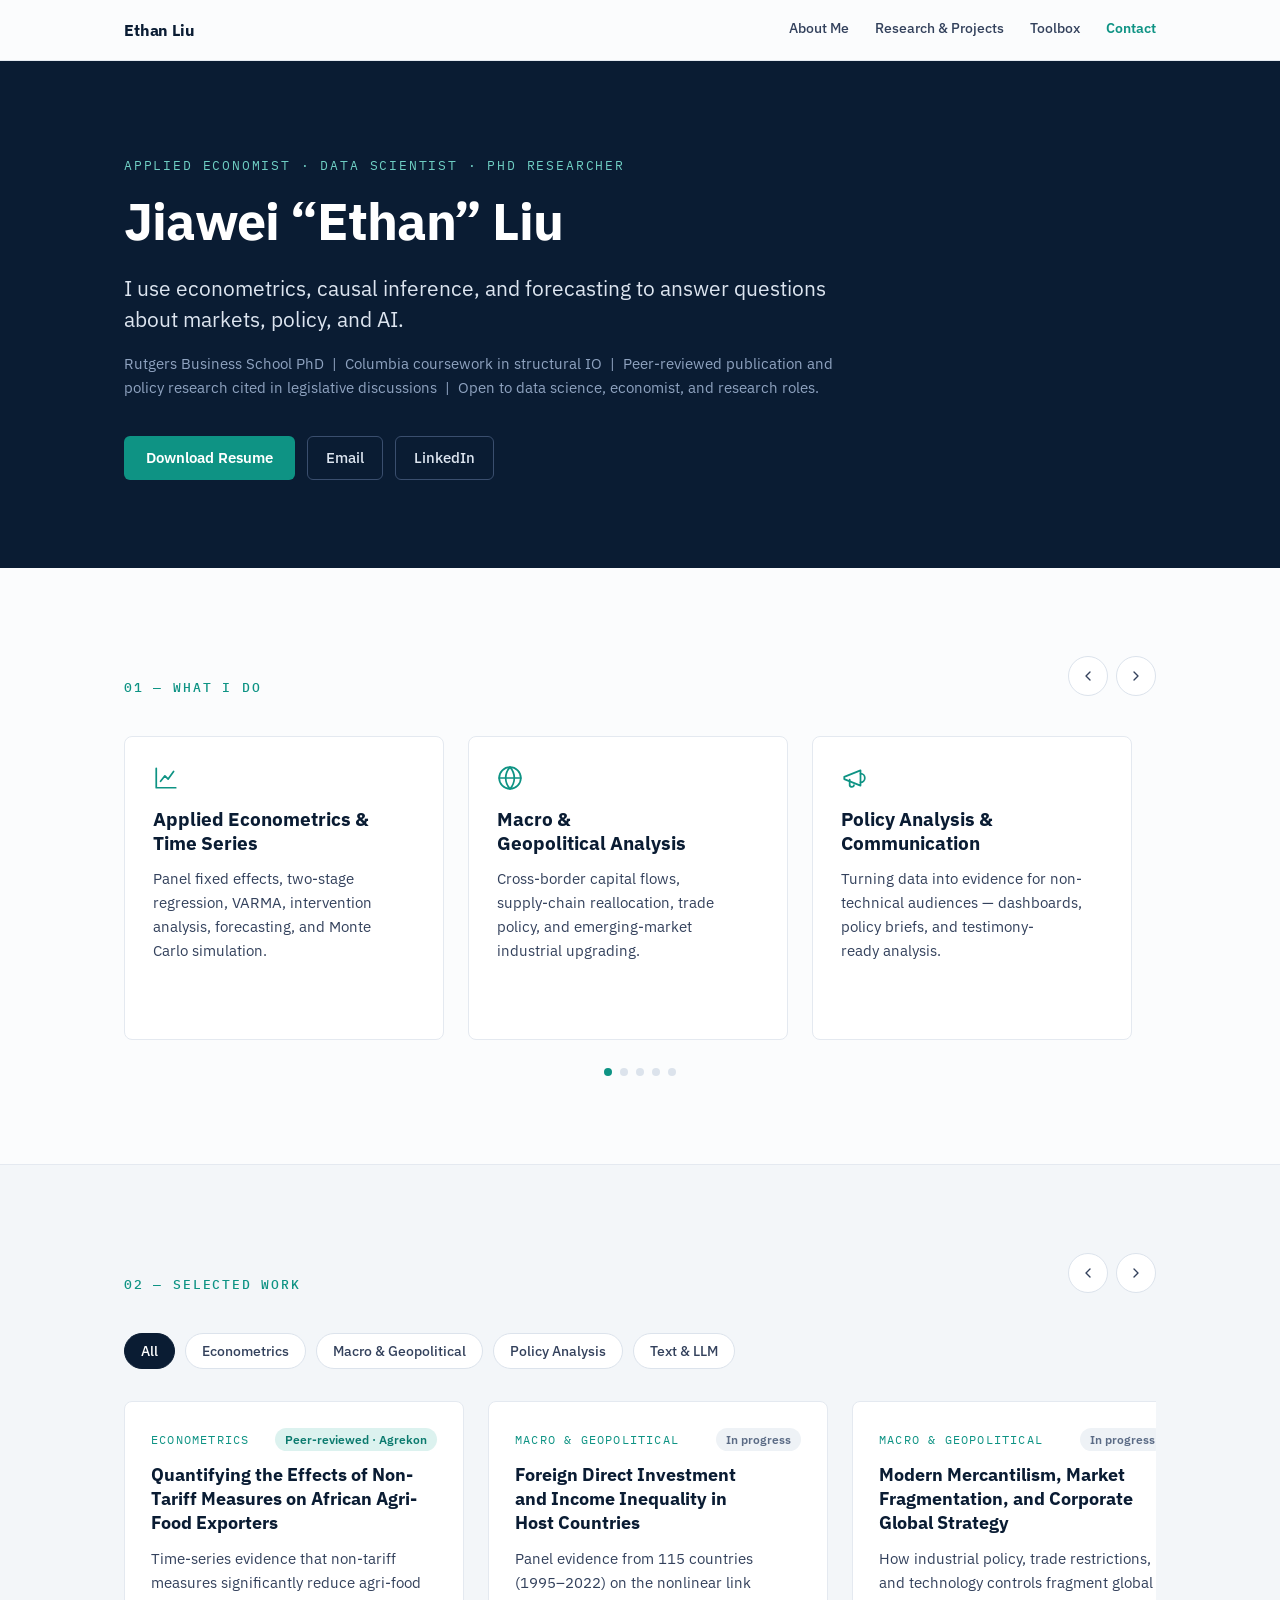
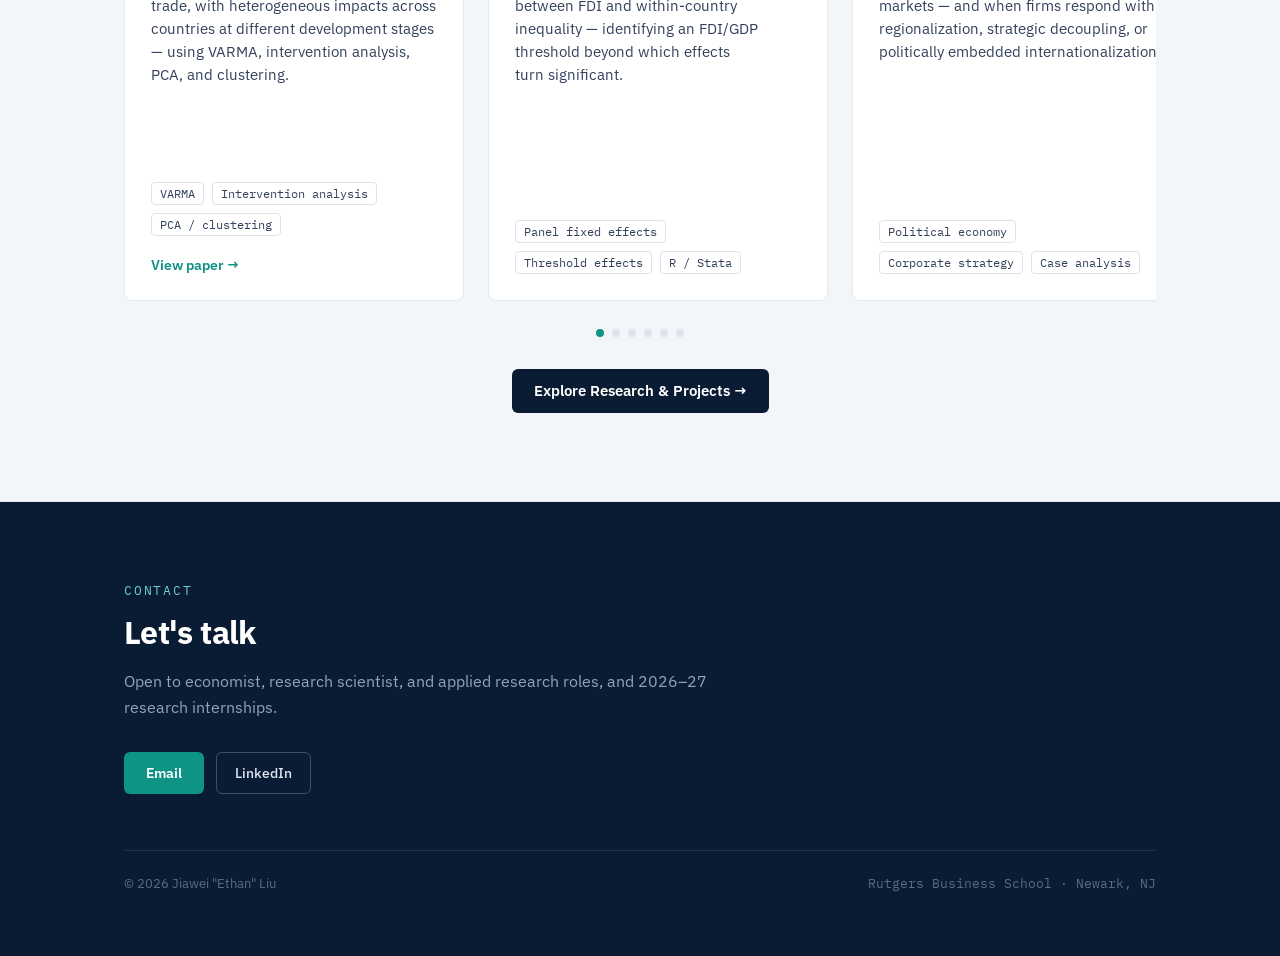
==== index.html @ 5ce3fc99 "Initial commit: Ethan Liu research portfolio site Static portfolio site (vanilla HTML/CSS/JS) rebuil" ====
<!DOCTYPE html>
<html lang="en">
<head>
  <meta charset="utf-8">
  <meta name="viewport" content="width=device-width, initial-scale=1">
  <title>Jiawei "Ethan" Liu — Applied Economist &amp; Data Scientist</title>
  <meta name="description" content="Portfolio of Jiawei (Ethan) Liu — applied economist, data scientist, and PhD researcher working in econometrics, causal inference, and forecasting.">
  <meta name="author" content="Jiawei (Ethan) Liu">

  <!-- Open Graph -->
  <meta property="og:type" content="website">
  <meta property="og:title" content="Jiawei &quot;Ethan&quot; Liu — Applied Economist &amp; Data Scientist">
  <meta property="og:description" content="Econometrics, causal inference, and forecasting for questions about markets, policy, and AI.">
  <meta property="og:image" content="headshot.jpg">

  <link rel="preconnect" href="https://fonts.googleapis.com">
  <link rel="preconnect" href="https://fonts.gstatic.com" crossorigin="anonymous">
  <link href="https://fonts.googleapis.com/css2?family=IBM+Plex+Sans:wght@400;500;600;700&family=IBM+Plex+Mono:wght@400;500&display=swap" rel="stylesheet">
  <link rel="stylesheet" href="styles.css">
</head>
<body>

  <!-- ===================== NAV ===================== -->
  <nav class="nav">
    <div class="wrap">
      <button class="nav__brand" data-nav="home">Ethan Liu</button>
      <div class="nav__links">
        <button class="nav__link" data-nav="about">About Me</button>
        <button class="nav__link" data-nav="research">Research &amp; Projects</button>
        <button class="nav__link" data-nav="toolbox">Toolbox</button>
        <button class="nav__link nav__link--contact" data-scroll="contact">Contact</button>
      </div>
    </div>
  </nav>

  <!-- ===================== HOME ===================== -->
  <main class="page is-active" data-page="home">

    <header class="hero" id="top">
      <div class="wrap">
        <div class="eyebrow hero__eyebrow">Applied Economist · Data Scientist · PhD Researcher</div>
        <h1>Jiawei &ldquo;Ethan&rdquo; Liu</h1>
        <p class="hero__lead">I use econometrics, causal inference, and forecasting to answer questions about markets, policy, and AI.</p>
        <p class="hero__sub">Rutgers Business School PhD &nbsp;|&nbsp; Columbia coursework in structural IO &nbsp;|&nbsp; Peer-reviewed publication and policy research cited in legislative discussions &nbsp;|&nbsp; Open to data science, economist, and research roles.</p>
        <div class="hero__cta">
          <a class="btn btn--primary" href="Jiawei_Liu_Resume.pdf" download>Download Resume</a>
          <a class="btn btn--ghost" href="mailto:ethanjw.liu@rutgers.edu">Email</a>
          <a class="btn btn--ghost" href="https://www.linkedin.com/in/jiawei-ethan-liu/" target="_blank" rel="noopener">LinkedIn</a>
        </div>
      </div>
    </header>

    <section class="section" id="what-i-do">
      <div class="wrap">
        <div class="section-head">
          <h2 class="section-label">01 — What I Do</h2>
          <div class="arrows" data-arrows="cap">
            <button class="arrow" data-dir="prev" aria-label="Previous">
              <svg width="16" height="16" viewBox="0 0 24 24" fill="none" stroke="currentColor" stroke-width="2" stroke-linecap="round" stroke-linejoin="round"><path d="M15 18l-6-6 6-6"></path></svg>
            </button>
            <button class="arrow" data-dir="next" aria-label="Next">
              <svg width="16" height="16" viewBox="0 0 24 24" fill="none" stroke="currentColor" stroke-width="2" stroke-linecap="round" stroke-linejoin="round"><path d="M9 6l6 6-6 6"></path></svg>
            </button>
          </div>
        </div>
        <div class="track" id="cap-track"></div>
        <div class="dots" id="cap-dots"></div>
      </div>
    </section>

    <section class="section section--alt" id="projects">
      <div class="wrap">
        <div class="section-head">
          <h2 class="section-label">02 — Selected Work</h2>
          <div class="arrows" data-arrows="work">
            <button class="arrow" data-dir="prev" aria-label="Previous">
              <svg width="16" height="16" viewBox="0 0 24 24" fill="none" stroke="currentColor" stroke-width="2" stroke-linecap="round" stroke-linejoin="round"><path d="M15 18l-6-6 6-6"></path></svg>
            </button>
            <button class="arrow" data-dir="next" aria-label="Next">
              <svg width="16" height="16" viewBox="0 0 24 24" fill="none" stroke="currentColor" stroke-width="2" stroke-linecap="round" stroke-linejoin="round"><path d="M9 6l6 6-6 6"></path></svg>
            </button>
          </div>
        </div>
        <div class="chips" id="work-chips"></div>
        <div class="track" id="work-track"></div>
        <div class="dots" id="work-dots"></div>
        <div class="center-cta">
          <button class="btn btn--dark" data-nav="research">Explore Research &amp; Projects →</button>
        </div>
      </div>
    </section>
  </main>

  <!-- ===================== ABOUT ===================== -->
  <main class="page" data-page="about">
    <header class="page-head page-head--about">
      <div class="wrap">
        <div style="flex:1 1 520px; min-width:300px;">
          <h1>About Me</h1>
        </div>
        <div class="about-photo">
          <img src="headshot.jpg" alt="Jiawei (Ethan) Liu">
        </div>
      </div>
    </header>

    <section class="about-block">
      <div class="wrap">
        <span class="eyebrow">Education</span>
        <h2>Training</h2>
        <div class="timeline">
          <div class="timeline__row">
            <div class="timeline__date">2025 — now</div>
            <div>
              <div class="timeline__title">Ph.D. in Management — Rutgers University, Newark, NJ</div>
              <p class="timeline__desc">Strategy &amp; International Business. Coursework: Strategic Management, Global Political Economy, Non-Market Strategy, Causal Inference, Machine Learning, Organization Theory.</p>
            </div>
          </div>
          <div class="timeline__row">
            <div class="timeline__date">2021 — 2023</div>
            <div>
              <div class="timeline__title">M.A. in International Economics &amp; Finance — Brandeis University, Waltham, MA</div>
              <p class="timeline__desc">Data Analytics concentration (STEM).</p>
            </div>
          </div>
          <div class="timeline__row">
            <div class="timeline__date">2016 — 2020</div>
            <div>
              <div class="timeline__title">B.S. in Finance — Southwestern University of Finance and Economics, Chengdu, China</div>
              <p class="timeline__desc">First-Class Academic Scholarship (Top 1%).</p>
            </div>
          </div>
          <div class="timeline__row">
            <div class="timeline__date">2019</div>
            <div>
              <div class="timeline__title">Exchange — University of California, Berkeley</div>
              <p class="timeline__desc">Berkeley Global Access Program.</p>
            </div>
          </div>
        </div>
      </div>
    </section>

    <section class="about-block section--alt">
      <div class="wrap">
        <span class="eyebrow">Work</span>
        <h2>Experience</h2>
        <div class="timeline">
          <div class="timeline__row">
            <div class="timeline__date">10/2023 — 06/2025</div>
            <div>
              <div class="timeline__title">Economic Policy Research Specialist — North Dakota State University, Fargo, ND</div>
              <p class="timeline__desc">Policy-facing economic research — migration flows, food insecurity, higher-ed funding, and trade — turning public data into dashboards, briefs, and testimony-ready analysis for legislators and media.</p>
            </div>
          </div>
          <div class="timeline__row">
            <div class="timeline__date">03/2023 — 09/2023</div>
            <div>
              <div class="timeline__title">Energy Industry Research Assistant — Brandeis University, Waltham, MA</div>
              <p class="timeline__desc">Analyzed global renewable-energy development patterns in Tableau and the restructuring of Chinese photovoltaic supply chains under anti-dumping investigations.</p>
            </div>
          </div>
        </div>
      </div>
    </section>

    <section class="about-block">
      <div class="wrap">
        <span class="eyebrow">Publications</span>
        <h2>Papers &amp; working papers</h2>
        <div class="pubs" id="pubs"></div>
        <div style="margin-top:40px;">
          <button class="btn btn--dark" data-nav="research">See the projects behind these →</button>
        </div>
      </div>
    </section>
  </main>

  <!-- ===================== RESEARCH ===================== -->
  <main class="page" data-page="research">
    <header class="page-head">
      <div class="wrap">
        <div class="eyebrow page-head__eyebrow">Research &amp; Projects</div>
        <h1>The work, in detail</h1>
        <p>Peer-reviewed research, doctoral working papers, and applied policy work — in one place.</p>
      </div>
    </header>

    <section class="section section--alt">
      <div class="wrap">
        <div class="segbar">
          <div class="segment" id="research-segments"></div>
          <span class="seg-caption" id="research-caption"></span>
        </div>
        <div class="chips" id="research-chips"></div>
        <div class="research-list" id="research-list"></div>
      </div>
    </section>
  </main>

  <!-- ===================== TOOLBOX ===================== -->
  <main class="page" data-page="toolbox">
    <header class="page-head">
      <div class="wrap">
        <div class="eyebrow page-head__eyebrow">Toolbox</div>
        <h1>Methods, tools, and where I&rsquo;ve used them</h1>
        <p>Every method below links to the project where it earned its place — no skills listed without evidence.</p>
      </div>
    </header>

    <section class="section section--alt">
      <div class="wrap toolbox-grid">
        <div class="toolbox-head">
          <span>Method</span>
          <span>Tools</span>
          <span>Where I used it</span>
        </div>
        <div class="toolbox-body" id="toolbox-body"></div>
        <p class="toolbox-note">Also worked with: MATLAB, Bloomberg, Capital IQ. &nbsp;<a href="Jiawei_Liu_Resume.pdf" download>Full resume →</a></p>
      </div>
    </section>
  </main>

  <!-- ===================== CONTACT (shared) ===================== -->
  <footer class="contact" id="contact">
    <div class="wrap">
      <div class="eyebrow contact__eyebrow">Contact</div>
      <h2>Let's talk</h2>
      <p>Open to economist, research scientist, and applied research roles, and 2026–27 research internships.</p>
      <div class="contact__cta">
        <a class="btn btn--primary" href="mailto:ethanjw.liu@rutgers.edu">Email</a>
        <a class="btn btn--ghost" href="https://www.linkedin.com/in/jiawei-ethan-liu/" target="_blank" rel="noopener">LinkedIn</a>
      </div>
      <div class="contact__foot">
        <span>© 2026 Jiawei "Ethan" Liu</span>
        <span class="mono">Rutgers Business School · Newark, NJ</span>
      </div>
    </div>
  </footer>

  <script src="app.js"></script>
</body>
</html>
---- styles.css ----
/* ===========================================================
   Ethan Liu — Research Portfolio
   Design tokens
   =========================================================== */
:root {
  --navy: #0A1C33;
  --navy-2: #16294A;
  --navy-line: #1D3350;
  --teal: #0E9384;
  --teal-dark: #0B7A6E;
  --mint: #6FCFC4;
  --bg: #FBFCFD;
  --bg-alt: #F3F6F9;
  --card: #FFFFFF;
  --text: #33415C;
  --muted: #5B6B85;
  --border: #E4E9F0;
  --border-2: #DCE3EC;
  --sans: 'IBM Plex Sans', 'Helvetica Neue', Arial, sans-serif;
  --mono: 'IBM Plex Mono', 'SFMono-Regular', Menlo, monospace;
  --wrap: 1080px;
}

* { box-sizing: border-box; }

html { scroll-behavior: smooth; }

body {
  margin: 0;
  background: var(--bg);
  font-family: var(--sans);
  color: var(--text);
  -webkit-font-smoothing: antialiased;
}

a { color: var(--teal); text-decoration: none; }
a:hover { color: var(--navy); }
::selection { background: var(--navy); color: #fff; }

img { max-width: 100%; }

.wrap { max-width: var(--wrap); margin: 0 auto; padding: 0 24px; }

.mono { font-family: var(--mono); }

.eyebrow {
  font-family: var(--mono);
  font-size: 13px;
  letter-spacing: 0.14em;
  text-transform: uppercase;
  color: var(--teal);
}

.section-label {
  margin: 0;
  font-family: var(--mono);
  font-size: 13px;
  letter-spacing: 0.14em;
  text-transform: uppercase;
  color: var(--teal);
  font-weight: 500;
}

/* ===========================================================
   Navigation
   =========================================================== */
.nav {
  position: sticky;
  top: 0;
  z-index: 50;
  background: rgba(251, 252, 253, 0.92);
  backdrop-filter: blur(8px);
  -webkit-backdrop-filter: blur(8px);
  border-bottom: 1px solid var(--border);
}
.nav .wrap {
  height: 60px;
  display: flex;
  align-items: center;
  justify-content: space-between;
  gap: 24px;
}
.nav__brand {
  background: none;
  border: none;
  padding: 0;
  cursor: pointer;
  font-family: var(--sans);
  font-weight: 700;
  font-size: 16px;
  color: var(--navy);
  letter-spacing: -0.01em;
  white-space: nowrap;
}
.nav__links {
  display: flex;
  align-items: center;
  gap: 26px;
  flex-wrap: wrap;
}
.nav__link {
  background: none;
  border: none;
  padding: 0 0 2px 0;
  cursor: pointer;
  font-family: var(--sans);
  font-size: 14px;
  font-weight: 500;
  color: var(--text);
  border-bottom: 2px solid transparent;
}
.nav__link:hover { color: var(--navy); }
.nav__link.is-active {
  font-weight: 600;
  color: var(--navy);
  border-bottom-color: var(--teal);
}
.nav__link--contact { color: var(--teal); font-weight: 600; }

/* ===========================================================
   Hero / page headers (dark)
   =========================================================== */
.hero, .page-head, .contact {
  background: var(--navy);
  color: #fff;
}
.hero .wrap { padding: 96px 24px 88px; }
.hero__eyebrow { color: var(--mint); margin-bottom: 20px; }
.hero h1 {
  margin: 0 0 24px;
  font-size: 52px;
  line-height: 1.05;
  font-weight: 700;
  letter-spacing: -0.02em;
  color: #fff;
}
.hero__lead {
  margin: 0 0 16px;
  max-width: 720px;
  font-size: 21px;
  line-height: 1.5;
  color: #DDE5F0;
  text-wrap: pretty;
}
.hero__sub {
  margin: 0 0 36px;
  max-width: 720px;
  font-size: 15px;
  line-height: 1.6;
  color: #8FA3C0;
}
.hero__cta { display: flex; flex-wrap: wrap; gap: 12px; }

.page-head .wrap { padding: 72px 24px 64px; }
.page-head__eyebrow { color: var(--mint); margin-bottom: 16px; }
.page-head h1 {
  margin: 0 0 20px;
  font-size: 40px;
  line-height: 1.1;
  font-weight: 700;
  letter-spacing: -0.02em;
  color: #fff;
}
.page-head p {
  margin: 0;
  max-width: 640px;
  font-size: 17px;
  line-height: 1.65;
  color: #DDE5F0;
  text-wrap: pretty;
}
.page-head--about .wrap {
  display: flex;
  align-items: center;
  gap: 48px;
  flex-wrap: wrap;
}
.page-head--about h1 { margin: 0; font-size: 56px; }
.about-photo {
  flex: 0 0 auto;
  width: 220px;
  height: 220px;
  border: 1px solid #3A4E6E;
  border-radius: 50%;
  padding: 8px;
}
.about-photo img {
  width: 204px;
  height: 204px;
  display: block;
  border-radius: 50%;
  object-fit: cover;
  object-position: 50% 20%;
}

/* ===========================================================
   Buttons
   =========================================================== */
.btn {
  display: inline-flex;
  align-items: center;
  height: 44px;
  padding: 0 22px;
  border-radius: 6px;
  font-family: var(--sans);
  font-size: 15px;
  font-weight: 600;
  cursor: pointer;
  border: none;
}
.btn--primary { background: var(--teal); color: #fff; }
.btn--primary:hover { background: var(--teal-dark); color: #fff; }
.btn--dark { background: var(--navy); color: #fff; }
.btn--dark:hover { background: var(--navy-2); color: #fff; }
.btn--ghost {
  height: 44px;
  padding: 0 18px;
  border: 1px solid #3A4E6E;
  color: #DDE5F0;
  font-weight: 500;
  background: none;
}
.btn--ghost:hover { border-color: var(--mint); color: #fff; }

/* ===========================================================
   Section scaffolding
   =========================================================== */
.section { padding: 88px 0; }
.section--alt { background: var(--bg-alt); border-top: 1px solid var(--border); border-bottom: 1px solid var(--border); }
.section-head {
  display: flex;
  align-items: flex-end;
  justify-content: space-between;
  gap: 24px;
  flex-wrap: wrap;
  margin-bottom: 40px;
}

/* Carousel arrow controls */
.arrows { display: flex; gap: 8px; }
.arrow {
  width: 40px;
  height: 40px;
  border-radius: 50%;
  border: 1px solid var(--border-2);
  background: var(--card);
  color: var(--text);
  cursor: pointer;
  display: flex;
  align-items: center;
  justify-content: center;
  padding: 0;
}
.arrow:hover { border-color: var(--navy); color: var(--navy); }

/* Horizontal snap track */
.track {
  display: flex;
  gap: 24px;
  overflow-x: auto;
  scroll-snap-type: x mandatory;
  padding-bottom: 8px;
  scrollbar-width: none;
}
.track::-webkit-scrollbar { display: none; }

/* Dots */
.dots { display: flex; justify-content: center; gap: 8px; margin-top: 20px; }
.dot {
  width: 8px; height: 8px;
  border-radius: 50%;
  border: none;
  padding: 0;
  cursor: pointer;
  background: var(--border-2);
}
.dot.is-active { background: var(--teal); }
.dot:hover { background: var(--navy); }

/* ===========================================================
   Capability cards
   =========================================================== */
.cap-card {
  flex: 0 0 320px;
  width: 320px;
  scroll-snap-align: start;
  background: var(--card);
  border: 1px solid var(--border);
  border-radius: 8px;
  padding: 28px;
  display: flex;
  flex-direction: column;
  gap: 12px;
  min-height: 250px;
}
.cap-card:hover { border-color: var(--teal); }
.cap-card svg { margin-bottom: 4px; }
.cap-card h3 { margin: 0; font-size: 19px; font-weight: 700; color: var(--navy); text-wrap: pretty; }
.cap-card p { margin: 0; font-size: 15px; line-height: 1.6; color: var(--text); text-wrap: pretty; }

/* ===========================================================
   Filter chips
   =========================================================== */
.chips { display: flex; flex-wrap: wrap; gap: 10px; margin-bottom: 32px; }
.chip {
  height: 36px;
  padding: 0 16px;
  border-radius: 18px;
  font-family: var(--sans);
  font-size: 14px;
  font-weight: 500;
  cursor: pointer;
  border: 1px solid var(--border-2);
  background: var(--card);
  color: var(--text);
}
.chip:hover { border-color: var(--navy); }
.chip.is-active { background: var(--navy); color: #fff; border-color: var(--navy); }

/* ===========================================================
   Project cards (carousel) + project rows (list)
   =========================================================== */
.proj-card {
  flex: 0 0 340px;
  width: 340px;
  scroll-snap-align: start;
  background: var(--card);
  border: 1px solid var(--border);
  border-radius: 8px;
  padding: 26px;
  display: flex;
  flex-direction: column;
  gap: 12px;
  min-height: 330px;
}
.proj-card:hover { border-color: var(--teal); box-shadow: 0 2px 12px rgba(10, 28, 51, 0.06); }

.proj-card__top, .proj-row__top {
  display: flex;
  align-items: center;
  justify-content: space-between;
  gap: 12px;
  flex-wrap: wrap;
}
.cap-tag {
  font-family: var(--mono);
  font-size: 12px;
  letter-spacing: 0.1em;
  text-transform: uppercase;
  color: var(--teal);
}
.badge {
  font-size: 12px;
  font-weight: 600;
  border-radius: 999px;
  padding: 4px 10px;
  white-space: nowrap;
}
.badge--published { color: var(--teal-dark); background: #DCF2EF; }
.badge--progress { color: var(--muted); background: #EEF2F6; }

.proj-card h3 { margin: 0; font-size: 18px; line-height: 1.35; font-weight: 700; color: var(--navy); text-wrap: pretty; }
.proj-card p { margin: 0; font-size: 14.5px; line-height: 1.6; color: var(--text); text-wrap: pretty; }

.tags { display: flex; flex-wrap: wrap; gap: 8px; }
.proj-card .tags { margin-top: auto; padding-top: 10px; }
.tag {
  font-family: var(--mono);
  font-size: 12px;
  color: var(--text);
  border: 1px solid var(--border-2);
  border-radius: 4px;
  padding: 3px 8px;
}
.card-link { font-size: 14px; font-weight: 600; color: var(--teal); padding-top: 8px; }
.card-link:hover { color: var(--navy); }

.center-cta { display: flex; justify-content: center; margin-top: 32px; }

/* Research list rows */
.research-list { display: flex; flex-direction: column; gap: 20px; transition: opacity 0.15s ease; }
.proj-row {
  background: var(--card);
  border: 1px solid var(--border);
  border-radius: 8px;
  padding: 32px;
  display: flex;
  flex-direction: column;
  gap: 14px;
  scroll-margin-top: 80px;
}
.proj-row:hover { border-color: var(--teal); box-shadow: 0 2px 12px rgba(10, 28, 51, 0.06); }
.proj-row h3 { margin: 0; font-size: 21px; line-height: 1.3; font-weight: 700; color: var(--navy); text-wrap: pretty; }
.proj-row__lead { margin: 0; max-width: 760px; font-size: 15px; line-height: 1.65; color: var(--text); text-wrap: pretty; }
.proj-row__foot {
  display: flex;
  align-items: center;
  justify-content: space-between;
  gap: 16px;
  flex-wrap: wrap;
  padding-top: 4px;
}
.proj-row__foot a { font-size: 14px; font-weight: 600; white-space: nowrap; }

/* Segmented control */
.segbar { display: flex; align-items: center; gap: 20px; flex-wrap: wrap; margin-bottom: 24px; }
.segment {
  display: flex;
  background: var(--border);
  border-radius: 999px;
  padding: 4px;
  gap: 2px;
}
.segment button {
  height: 38px;
  padding: 0 20px;
  border-radius: 999px;
  border: none;
  cursor: pointer;
  font-family: var(--sans);
  font-size: 14px;
  font-weight: 600;
  background: transparent;
  color: var(--muted);
}
.segment button.is-active { background: #fff; color: var(--navy); box-shadow: 0 1px 4px rgba(10, 28, 51, 0.12); }
.seg-caption { font-size: 13.5px; color: var(--muted); }

/* ===========================================================
   Toolbox table
   =========================================================== */
.toolbox-grid { --cols: 1.15fr 0.55fr 1.6fr; }
.toolbox-head {
  display: grid;
  grid-template-columns: var(--cols);
  gap: 32px;
  padding-bottom: 14px;
}
.toolbox-head span {
  font-family: var(--mono);
  font-size: 12px;
  letter-spacing: 0.12em;
  text-transform: uppercase;
  color: var(--muted);
}
.toolbox-body { border-bottom: 1px solid var(--border); }
.toolbox-row {
  display: grid;
  grid-template-columns: var(--cols);
  gap: 32px;
  padding: 30px 0;
  border-top: 1px solid var(--border);
}
.toolbox-row .method { font-size: 16px; font-weight: 700; color: var(--navy); text-wrap: pretty; }
.toolbox-row .method-desc { margin: 6px 0 0; font-size: 14px; line-height: 1.55; color: var(--muted); text-wrap: pretty; }
.toolbox-row .cell-tools { display: flex; flex-wrap: wrap; gap: 8px; align-content: flex-start; }
.toolbox-row .cell-where { display: flex; flex-direction: column; align-items: flex-start; gap: 8px; }
.toolbox-row .project { font-size: 14px; font-weight: 700; color: var(--navy); text-wrap: pretty; }
.toolbox-row .evidence { margin: 0; font-size: 14.5px; line-height: 1.6; color: var(--text); text-wrap: pretty; }
.view-link {
  background: none;
  border: none;
  padding: 2px 0 0;
  cursor: pointer;
  font-family: var(--sans);
  font-size: 14px;
  font-weight: 600;
  color: var(--teal);
}
.view-link:hover { color: var(--navy); }
.toolbox-note { margin: 28px 0 0; font-size: 14px; line-height: 1.6; color: var(--muted); }
.toolbox-note a { font-weight: 600; }

/* ===========================================================
   About: timeline blocks + publications
   =========================================================== */
.about-block { padding: 72px 0 56px; }
.about-block h2 { margin: 0 0 32px; font-size: 28px; font-weight: 700; letter-spacing: -0.02em; color: var(--navy); }
.about-block .eyebrow { margin-bottom: 12px; display: block; }
.timeline { display: flex; flex-direction: column; max-width: 820px; }
.timeline__row {
  display: grid;
  grid-template-columns: 140px 1fr;
  gap: 20px;
  padding: 22px 0;
  border-top: 1px solid var(--border);
}
.timeline__row:last-child { border-bottom: 1px solid var(--border); }
.timeline__date { font-family: var(--mono); font-size: 13px; color: var(--teal); padding-top: 3px; }
.timeline__title { font-size: 16px; font-weight: 700; color: var(--navy); }
.timeline__desc { margin: 6px 0 0; font-size: 14.5px; line-height: 1.6; color: var(--text); }

.pubs { display: flex; flex-direction: column; max-width: 820px; }
.pub {
  display: flex;
  align-items: flex-start;
  justify-content: space-between;
  gap: 24px;
  padding: 20px 0;
  border-top: 1px solid var(--border);
}
.pub__title { font-size: 16px; font-weight: 600; color: var(--navy); text-wrap: pretty; }
.pub__title:hover { color: var(--teal); }
.pub__venue { margin-top: 4px; font-size: 13.5px; color: var(--muted); }
.pub__status {
  flex-shrink: 0;
  font-size: 12px;
  font-weight: 600;
  color: var(--muted);
  background: #EEF2F6;
  border-radius: 4px;
  padding: 3px 8px;
  white-space: nowrap;
  margin-top: 2px;
}

/* ===========================================================
   Contact footer
   =========================================================== */
.contact .wrap { padding: 80px 24px 64px; }
.contact__eyebrow { color: var(--mint); margin-bottom: 12px; }
.contact h2 { margin: 0 0 16px; font-size: 32px; font-weight: 700; letter-spacing: -0.02em; color: #fff; }
.contact p { margin: 0 0 32px; max-width: 640px; font-size: 16px; line-height: 1.6; color: #8FA3C0; text-wrap: pretty; }
.contact__cta { display: flex; flex-wrap: wrap; gap: 12px; }
.contact .btn--primary, .contact .btn--ghost { height: 42px; font-size: 14px; }
.contact__foot {
  margin-top: 56px;
  padding-top: 24px;
  border-top: 1px solid var(--navy-line);
  font-size: 13px;
  color: var(--muted);
  display: flex;
  justify-content: space-between;
  gap: 16px;
  flex-wrap: wrap;
}

/* ===========================================================
   Page switching
   =========================================================== */
.page { display: none; }
.page.is-active { display: block; }

/* ===========================================================
   Responsive
   =========================================================== */
@media (max-width: 700px) {
  .hero h1 { font-size: 38px; }
  .hero__lead { font-size: 18px; }
  .page-head h1, .page-head--about h1 { font-size: 34px; }

  /* stack carousels vertically, no snap */
  .track { flex-direction: column; overflow-x: visible; scroll-snap-type: none; }
  .cap-card, .proj-card { flex: 1 1 auto; width: auto; }
  .arrows, .dots { display: none; }

  .toolbox-grid { --cols: 1fr; }
  .toolbox-head { display: none; }
  .toolbox-row { gap: 16px; }

  .timeline__row { grid-template-columns: 1fr; gap: 6px; }
  .pub { flex-direction: column; gap: 8px; }
}
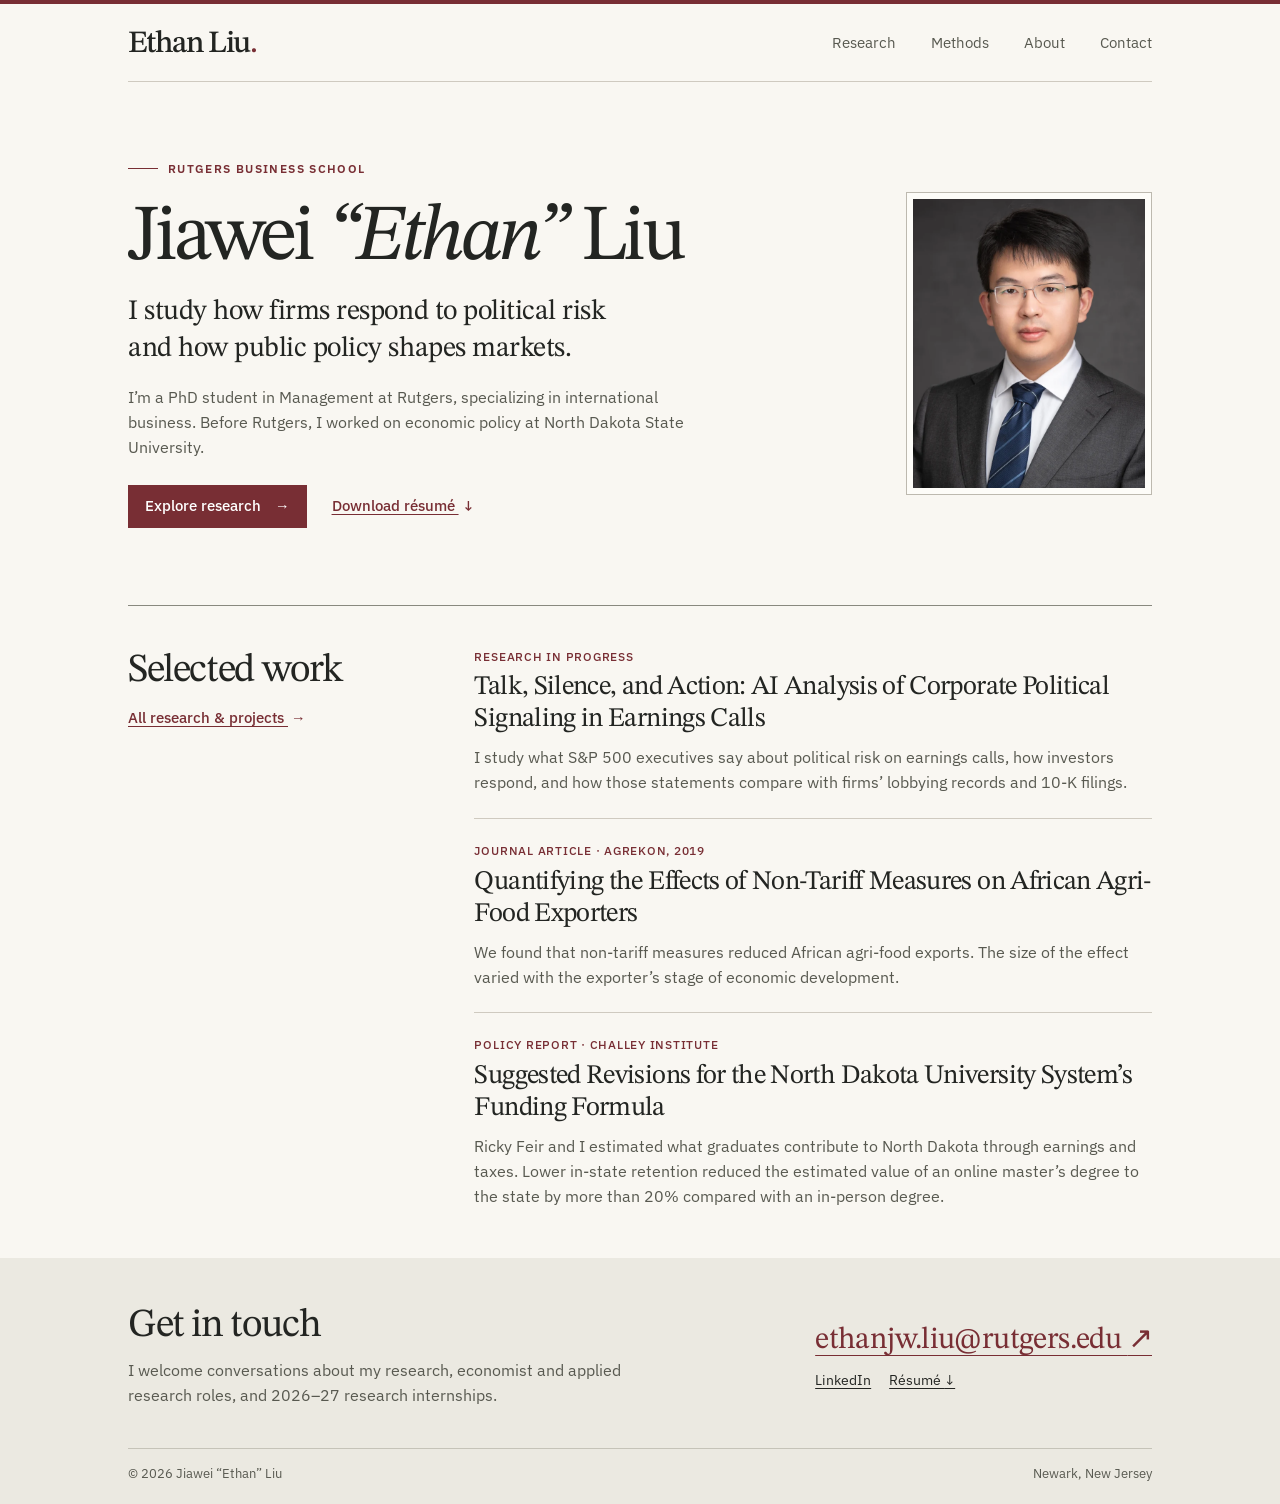
==== commit 34cd1852: "Redesign research portfolio around selected work and a filterable archive" ====
--- a/index.html
+++ b/index.html
@@ -1,243 +1,145 @@
-<!DOCTYPE html>
+<!doctype html>
 <html lang="en">
 <head>
   <meta charset="utf-8">
   <meta name="viewport" content="width=device-width, initial-scale=1">
-  <title>Jiawei "Ethan" Liu — Applied Economist &amp; Data Scientist</title>
-  <meta name="description" content="Portfolio of Jiawei (Ethan) Liu — applied economist, data scientist, and PhD researcher working in econometrics, causal inference, and forecasting.">
-  <meta name="author" content="Jiawei (Ethan) Liu">
-
-  <!-- Open Graph -->
+  <meta name="theme-color" content="#f9f7f2">
+  <title>Jiawei “Ethan” Liu | Research &amp; policy</title>
+  <meta name="description" content="Jiawei (Ethan) Liu is a PhD researcher at Rutgers Business School studying international business, political risk, and economic policy.">
   <meta property="og:type" content="website">
-  <meta property="og:title" content="Jiawei &quot;Ethan&quot; Liu — Applied Economist &amp; Data Scientist">
-  <meta property="og:description" content="Econometrics, causal inference, and forecasting for questions about markets, policy, and AI.">
-  <meta property="og:image" content="headshot.jpg">
-
-  <link rel="preconnect" href="https://fonts.googleapis.com">
-  <link rel="preconnect" href="https://fonts.gstatic.com" crossorigin="anonymous">
-  <link href="https://fonts.googleapis.com/css2?family=IBM+Plex+Sans:wght@400;500;600;700&family=IBM+Plex+Mono:wght@400;500&display=swap" rel="stylesheet">
+  <meta property="og:title" content="Jiawei “Ethan” Liu | Research &amp; policy">
+  <meta property="og:description" content="Research on international business, political risk, and economic policy.">
+  <meta property="og:image" content="https://ethanjwliu.github.io/headshot.jpg">
   <link rel="stylesheet" href="styles.css">
+  <script src="app.js" defer></script>
 </head>
 <body>
+  <a class="skip" href="#content">Skip to content</a>
+  <header class="site-head">
+    <div class="wrap masthead">
+      <a class="signature" href="#home" aria-label="Ethan Liu, home">Ethan Liu<span aria-hidden="true">.</span></a>
+      <nav aria-label="Main navigation">
+        <a href="#research" data-nav="research">Research</a>
+        <a href="#toolbox" data-nav="toolbox">Methods</a>
+        <a href="#about" data-nav="about">About</a>
+        <a href="#contact" data-nav="contact">Contact</a>
+      </nav>
+    </div>
+  </header>
 
-  <!-- ===================== NAV ===================== -->
-  <nav class="nav">
-    <div class="wrap">
-      <button class="nav__brand" data-nav="home">Ethan Liu</button>
-      <div class="nav__links">
-        <button class="nav__link" data-nav="about">About Me</button>
-        <button class="nav__link" data-nav="research">Research &amp; Projects</button>
-        <button class="nav__link" data-nav="toolbox">Toolbox</button>
-        <button class="nav__link nav__link--contact" data-scroll="contact">Contact</button>
+  <main id="content" tabindex="-1">
+    <div class="page" data-page="home">
+      <div class="wrap">
+        <header class="profile">
+          <div class="profile-copy">
+            <p class="byline"><span class="rule" aria-hidden="true"></span>Rutgers Business School</p>
+            <h1>Jiawei <em>“Ethan”</em> Liu</h1>
+            <p class="intro">I study how firms respond to political risk and how public policy shapes markets.</p>
+            <p class="bio">I’m a PhD student in Management at Rutgers, specializing in international business. Before Rutgers, I worked on economic policy at North Dakota State University.</p>
+            <div class="profile-links">
+              <a class="action" href="#research">Explore research <span aria-hidden="true">→</span></a>
+              <a class="download" href="Jiawei_Liu_Resume.pdf" download>Download résumé <span aria-hidden="true">↓</span></a>
+            </div>
+          </div>
+          <figure class="portrait">
+            <img src="portrait.webp" width="650" height="910" alt="Portrait of Jiawei Liu">
+          </figure>
+        </header>
+
+        <section class="split selected" aria-labelledby="selected-title">
+          <div class="side">
+            <h2 id="selected-title">Selected work</h2>
+            <a class="text-link" href="#research">All research &amp; projects <span aria-hidden="true">→</span></a>
+          </div>
+          <div id="selected-list" class="entries"></div>
+        </section>
       </div>
     </div>
-  </nav>
 
-  <!-- ===================== HOME ===================== -->
-  <main class="page is-active" data-page="home">
+    <div class="page" data-page="research" hidden>
+      <div class="wrap">
+        <header class="page-heading">
+          <h1>Research &amp; projects</h1>
+          <p>Published papers, ongoing research, and applied policy work.</p>
+        </header>
+        <section class="split archive" aria-label="Research archive">
+          <div class="side controls">
+            <fieldset class="group-controls">
+              <legend>Project type</legend>
+              <div id="research-groups"></div>
+            </fieldset>
+            <label class="field-label" for="topic">Topic</label>
+            <select id="topic"><option value="">All topics</option></select>
+          </div>
+          <div>
+            <p class="result-count" id="research-count" aria-live="polite"></p>
+            <div id="research-list" class="entries"></div>
+          </div>
+        </section>
+      </div>
+    </div>
 
-    <header class="hero" id="top">
+    <div class="page" data-page="toolbox" hidden>
       <div class="wrap">
-        <div class="eyebrow hero__eyebrow">Applied Economist · Data Scientist · PhD Researcher</div>
-        <h1>Jiawei &ldquo;Ethan&rdquo; Liu</h1>
-        <p class="hero__lead">I use econometrics, causal inference, and forecasting to answer questions about markets, policy, and AI.</p>
-        <p class="hero__sub">Rutgers Business School PhD &nbsp;|&nbsp; Columbia coursework in structural IO &nbsp;|&nbsp; Peer-reviewed publication and policy research cited in legislative discussions &nbsp;|&nbsp; Open to data science, economist, and research roles.</p>
-        <div class="hero__cta">
-          <a class="btn btn--primary" href="Jiawei_Liu_Resume.pdf" download>Download Resume</a>
-          <a class="btn btn--ghost" href="mailto:ethanjw.liu@rutgers.edu">Email</a>
-          <a class="btn btn--ghost" href="https://www.linkedin.com/in/jiawei-ethan-liu/" target="_blank" rel="noopener">LinkedIn</a>
+        <header class="page-heading">
+          <h1>Methods</h1>
+          <p>How I use econometrics, text analysis, and public data in my research.</p>
+        </header>
+        <section class="split" aria-labelledby="methods-heading">
+          <div class="side"><h2 id="methods-heading">Methods in practice</h2></div>
+          <div id="methods-list" class="entries"></div>
+        </section>
+        <section class="split" aria-labelledby="cap-heading">
+          <div class="side"><h2 id="cap-heading">Areas of work</h2></div>
+          <div id="capabilities" class="entries"></div>
+        </section>
+        <p class="tool-note">Additional tools include MATLAB, Bloomberg, and Capital IQ. <a href="Jiawei_Liu_Resume.pdf" download>Download résumé <span aria-hidden="true">↓</span></a></p>
+      </div>
+    </div>
+
+    <div class="page" data-page="about" hidden>
+      <div class="wrap">
+        <header class="page-heading">
+          <h1>About me</h1>
+          <p>My work brings together international business, applied economics, and public policy.</p>
+        </header>
+        <section class="split" aria-labelledby="edu-heading">
+          <div class="side"><h2 id="edu-heading">Education</h2></div>
+          <div class="entries">
+            <article class="record"><p class="meta">2025–present · Newark, NJ</p><h3>Rutgers Business School</h3><p>PhD in Management, Strategy &amp; International Business. Coursework includes strategic management, global political economy, non-market strategy, causal inference, machine learning, and organization theory. I also study structural industrial organization at Columbia.</p></article>
+            <article class="record"><p class="meta">2021–2023 · Waltham, MA</p><h3>Brandeis University</h3><p>MA in International Economics and Finance, with a STEM concentration in Data Analytics.</p></article>
+            <article class="record"><p class="meta">2016–2020 · Chengdu, China</p><h3>Southwestern University of Finance and Economics</h3><p>BS in Finance. First-Class Academic Scholarship (top 1%).</p></article>
+            <article class="record"><p class="meta">2019 · Berkeley, CA</p><h3>University of California, Berkeley</h3><p>Exchange student, Berkeley Global Access Program.</p></article>
+          </div>
+        </section>
+        <section class="split" aria-labelledby="exp-heading">
+          <div class="side"><h2 id="exp-heading">Experience</h2></div>
+          <div class="entries">
+            <article class="record"><p class="meta">October 2023–June 2025 · Fargo, ND</p><h3>Economic Policy Research Specialist</h3><p class="institution">North Dakota State University</p><p>I studied migration, food insecurity, higher education funding, and trade. I prepared policy briefs and dashboards for legislators, journalists, and community partners.</p></article>
+            <article class="record"><p class="meta">March–September 2023 · Waltham, MA</p><h3>Energy Industry Research Assistant</h3><p class="institution">Brandeis University</p><p>I analyzed global renewable energy development and how Chinese solar supply chains changed under anti-dumping investigations.</p></article>
+          </div>
+        </section>
+        <section class="split" aria-labelledby="pub-heading">
+          <div class="side"><h2 id="pub-heading">Publications</h2></div>
+          <div id="publications" class="entries"></div>
+        </section>
+      </div>
+    </div>
+
+    <noscript><p class="wrap">Enable JavaScript to browse the research archive, methods, and biography. The résumé and contact links are available below.</p></noscript>
+  </main>
+
+  <footer id="contact" tabindex="-1">
+    <div class="wrap">
+      <div class="contact-grid">
+        <div><h2>Get in touch</h2><p>I welcome conversations about my research, economist and applied research roles, and 2026–27 research internships.</p></div>
+        <div class="contact-links">
+          <a href="mailto:ethanjw.liu@rutgers.edu">ethanjw.liu@rutgers.edu <span aria-hidden="true">↗</span></a>
+          <div><a href="https://www.linkedin.com/in/jiawei-ethan-liu/">LinkedIn</a><a href="Jiawei_Liu_Resume.pdf" download>Résumé <span aria-hidden="true">↓</span></a></div>
         </div>
       </div>
-    </header>
-
-    <section class="section" id="what-i-do">
-      <div class="wrap">
-        <div class="section-head">
-          <h2 class="section-label">01 — What I Do</h2>
-          <div class="arrows" data-arrows="cap">
-            <button class="arrow" data-dir="prev" aria-label="Previous">
-              <svg width="16" height="16" viewBox="0 0 24 24" fill="none" stroke="currentColor" stroke-width="2" stroke-linecap="round" stroke-linejoin="round"><path d="M15 18l-6-6 6-6"></path></svg>
-            </button>
-            <button class="arrow" data-dir="next" aria-label="Next">
-              <svg width="16" height="16" viewBox="0 0 24 24" fill="none" stroke="currentColor" stroke-width="2" stroke-linecap="round" stroke-linejoin="round"><path d="M9 6l6 6-6 6"></path></svg>
-            </button>
-          </div>
-        </div>
-        <div class="track" id="cap-track"></div>
-        <div class="dots" id="cap-dots"></div>
-      </div>
-    </section>
-
-    <section class="section section--alt" id="projects">
-      <div class="wrap">
-        <div class="section-head">
-          <h2 class="section-label">02 — Selected Work</h2>
-          <div class="arrows" data-arrows="work">
-            <button class="arrow" data-dir="prev" aria-label="Previous">
-              <svg width="16" height="16" viewBox="0 0 24 24" fill="none" stroke="currentColor" stroke-width="2" stroke-linecap="round" stroke-linejoin="round"><path d="M15 18l-6-6 6-6"></path></svg>
-            </button>
-            <button class="arrow" data-dir="next" aria-label="Next">
-              <svg width="16" height="16" viewBox="0 0 24 24" fill="none" stroke="currentColor" stroke-width="2" stroke-linecap="round" stroke-linejoin="round"><path d="M9 6l6 6-6 6"></path></svg>
-            </button>
-          </div>
-        </div>
-        <div class="chips" id="work-chips"></div>
-        <div class="track" id="work-track"></div>
-        <div class="dots" id="work-dots"></div>
-        <div class="center-cta">
-          <button class="btn btn--dark" data-nav="research">Explore Research &amp; Projects →</button>
-        </div>
-      </div>
-    </section>
-  </main>
-
-  <!-- ===================== ABOUT ===================== -->
-  <main class="page" data-page="about">
-    <header class="page-head page-head--about">
-      <div class="wrap">
-        <div style="flex:1 1 520px; min-width:300px;">
-          <h1>About Me</h1>
-        </div>
-        <div class="about-photo">
-          <img src="headshot.jpg" alt="Jiawei (Ethan) Liu">
-        </div>
-      </div>
-    </header>
-
-    <section class="about-block">
-      <div class="wrap">
-        <span class="eyebrow">Education</span>
-        <h2>Training</h2>
-        <div class="timeline">
-          <div class="timeline__row">
-            <div class="timeline__date">2025 — now</div>
-            <div>
-              <div class="timeline__title">Ph.D. in Management — Rutgers University, Newark, NJ</div>
-              <p class="timeline__desc">Strategy &amp; International Business. Coursework: Strategic Management, Global Political Economy, Non-Market Strategy, Causal Inference, Machine Learning, Organization Theory.</p>
-            </div>
-          </div>
-          <div class="timeline__row">
-            <div class="timeline__date">2021 — 2023</div>
-            <div>
-              <div class="timeline__title">M.A. in International Economics &amp; Finance — Brandeis University, Waltham, MA</div>
-              <p class="timeline__desc">Data Analytics concentration (STEM).</p>
-            </div>
-          </div>
-          <div class="timeline__row">
-            <div class="timeline__date">2016 — 2020</div>
-            <div>
-              <div class="timeline__title">B.S. in Finance — Southwestern University of Finance and Economics, Chengdu, China</div>
-              <p class="timeline__desc">First-Class Academic Scholarship (Top 1%).</p>
-            </div>
-          </div>
-          <div class="timeline__row">
-            <div class="timeline__date">2019</div>
-            <div>
-              <div class="timeline__title">Exchange — University of California, Berkeley</div>
-              <p class="timeline__desc">Berkeley Global Access Program.</p>
-            </div>
-          </div>
-        </div>
-      </div>
-    </section>
-
-    <section class="about-block section--alt">
-      <div class="wrap">
-        <span class="eyebrow">Work</span>
-        <h2>Experience</h2>
-        <div class="timeline">
-          <div class="timeline__row">
-            <div class="timeline__date">10/2023 — 06/2025</div>
-            <div>
-              <div class="timeline__title">Economic Policy Research Specialist — North Dakota State University, Fargo, ND</div>
-              <p class="timeline__desc">Policy-facing economic research — migration flows, food insecurity, higher-ed funding, and trade — turning public data into dashboards, briefs, and testimony-ready analysis for legislators and media.</p>
-            </div>
-          </div>
-          <div class="timeline__row">
-            <div class="timeline__date">03/2023 — 09/2023</div>
-            <div>
-              <div class="timeline__title">Energy Industry Research Assistant — Brandeis University, Waltham, MA</div>
-              <p class="timeline__desc">Analyzed global renewable-energy development patterns in Tableau and the restructuring of Chinese photovoltaic supply chains under anti-dumping investigations.</p>
-            </div>
-          </div>
-        </div>
-      </div>
-    </section>
-
-    <section class="about-block">
-      <div class="wrap">
-        <span class="eyebrow">Publications</span>
-        <h2>Papers &amp; working papers</h2>
-        <div class="pubs" id="pubs"></div>
-        <div style="margin-top:40px;">
-          <button class="btn btn--dark" data-nav="research">See the projects behind these →</button>
-        </div>
-      </div>
-    </section>
-  </main>
-
-  <!-- ===================== RESEARCH ===================== -->
-  <main class="page" data-page="research">
-    <header class="page-head">
-      <div class="wrap">
-        <div class="eyebrow page-head__eyebrow">Research &amp; Projects</div>
-        <h1>The work, in detail</h1>
-        <p>Peer-reviewed research, doctoral working papers, and applied policy work — in one place.</p>
-      </div>
-    </header>
-
-    <section class="section section--alt">
-      <div class="wrap">
-        <div class="segbar">
-          <div class="segment" id="research-segments"></div>
-          <span class="seg-caption" id="research-caption"></span>
-        </div>
-        <div class="chips" id="research-chips"></div>
-        <div class="research-list" id="research-list"></div>
-      </div>
-    </section>
-  </main>
-
-  <!-- ===================== TOOLBOX ===================== -->
-  <main class="page" data-page="toolbox">
-    <header class="page-head">
-      <div class="wrap">
-        <div class="eyebrow page-head__eyebrow">Toolbox</div>
-        <h1>Methods, tools, and where I&rsquo;ve used them</h1>
-        <p>Every method below links to the project where it earned its place — no skills listed without evidence.</p>
-      </div>
-    </header>
-
-    <section class="section section--alt">
-      <div class="wrap toolbox-grid">
-        <div class="toolbox-head">
-          <span>Method</span>
-          <span>Tools</span>
-          <span>Where I used it</span>
-        </div>
-        <div class="toolbox-body" id="toolbox-body"></div>
-        <p class="toolbox-note">Also worked with: MATLAB, Bloomberg, Capital IQ. &nbsp;<a href="Jiawei_Liu_Resume.pdf" download>Full resume →</a></p>
-      </div>
-    </section>
-  </main>
-
-  <!-- ===================== CONTACT (shared) ===================== -->
-  <footer class="contact" id="contact">
-    <div class="wrap">
-      <div class="eyebrow contact__eyebrow">Contact</div>
-      <h2>Let's talk</h2>
-      <p>Open to economist, research scientist, and applied research roles, and 2026–27 research internships.</p>
-      <div class="contact__cta">
-        <a class="btn btn--primary" href="mailto:ethanjw.liu@rutgers.edu">Email</a>
-        <a class="btn btn--ghost" href="https://www.linkedin.com/in/jiawei-ethan-liu/" target="_blank" rel="noopener">LinkedIn</a>
-      </div>
-      <div class="contact__foot">
-        <span>© 2026 Jiawei "Ethan" Liu</span>
-        <span class="mono">Rutgers Business School · Newark, NJ</span>
-      </div>
+      <div class="colophon"><span>© 2026 Jiawei “Ethan” Liu</span><span>Newark, New Jersey</span></div>
     </div>
   </footer>
-
-  <script src="app.js"></script>
 </body>
 </html>
--- a/styles.css
+++ b/styles.css
@@ -1,563 +1,125 @@
-/* ===========================================================
-   Ethan Liu — Research Portfolio
-   Design tokens
-   =========================================================== */
+@font-face{font-family:"STIX Two Text";src:url("fonts/stix-roman.woff2") format("woff2");font-style:normal;font-weight:400 700;font-display:swap}
+@font-face{font-family:"STIX Two Text";src:url("fonts/stix-italic.woff2") format("woff2");font-style:italic;font-weight:400 700;font-display:swap}
+@font-face{font-family:"IBM Plex Sans";src:url("fonts/plex-sans.woff2") format("woff2");font-weight:100 700;font-display:swap}
 :root {
-  --navy: #0A1C33;
-  --navy-2: #16294A;
-  --navy-line: #1D3350;
-  --teal: #0E9384;
-  --teal-dark: #0B7A6E;
-  --mint: #6FCFC4;
-  --bg: #FBFCFD;
-  --bg-alt: #F3F6F9;
-  --card: #FFFFFF;
-  --text: #33415C;
-  --muted: #5B6B85;
-  --border: #E4E9F0;
-  --border-2: #DCE3EC;
-  --sans: 'IBM Plex Sans', 'Helvetica Neue', Arial, sans-serif;
-  --mono: 'IBM Plex Mono', 'SFMono-Regular', Menlo, monospace;
-  --wrap: 1080px;
+  --paper: #f9f7f2;
+  --ink: #232522;
+  --muted: #585950;
+  --accent: #782e34;
+  --line: #cfcac0;
+  --serif: "STIX Two Text", Georgia, "Times New Roman", serif;
+  --sans: "IBM Plex Sans", "Helvetica Neue", Arial, sans-serif;
 }
-
 * { box-sizing: border-box; }
-
-html { scroll-behavior: smooth; }
-
-body {
-  margin: 0;
-  background: var(--bg);
-  font-family: var(--sans);
-  color: var(--text);
-  -webkit-font-smoothing: antialiased;
+[hidden] { display: none !important; }
+body { margin: 0; color: var(--ink); background: var(--paper); font: 1rem/1.56 var(--sans); }
+a { color: inherit; text-decoration-thickness: 1px; text-underline-offset: .22em; }
+a:hover { color: var(--accent); }
+:focus-visible { outline: 2px solid var(--accent); outline-offset: 4px; }
+main:focus, footer:focus, article[tabindex]:focus:not(:focus-visible) { outline: none; }
+button, select { font: inherit; color: inherit; }
+h1, h2, h3, p, figure { margin: 0; }
+h1, h2, h3 { font-family: var(--serif); font-weight: 400; }
+.wrap { max-width: 1152px; margin-inline: auto; padding-inline: clamp(20px, 5vw, 64px); }
+.skip { position: absolute; left: 12px; top: -100px; z-index: 1; background: white; padding: 9px 15px; }
+.skip:focus { top: 10px; }
+.site-head { border-top: 4px solid var(--accent); }
+.masthead { display: flex; align-items: center; justify-content: space-between; gap: 22px; position: relative; min-height: 78px; }
+.masthead::after { content: ""; position: absolute; bottom: 0; inset-inline: clamp(20px, 5vw, 64px); border-bottom: 1px solid var(--line); }
+.signature { text-decoration: none; font: 500 31px/1 var(--serif); letter-spacing: -.052em; }
+.signature span { color: var(--accent); }
+nav { display: flex; gap: clamp(16px, 2.8vw, 35px); }
+nav a { padding-block: 10px; text-decoration: none; font-size: .93rem; color: var(--muted); }
+nav a[aria-current], nav a:hover { color: var(--accent); text-decoration: underline; text-underline-offset: .45em; }
+.profile { display: grid; grid-template-columns: minmax(0, 1fr) minmax(180px, 24%); gap: clamp(38px, 7vw, 98px); align-items: center; padding-block: clamp(48px, 6vw, 80px); }
+.byline, .meta, .field-label, legend, .result-count { font: 500 .78rem/1.5 var(--sans); color: var(--muted); }
+.byline { display: flex; align-items: center; gap: 10px; font-weight: 600; letter-spacing: .11em; text-transform: uppercase; color: var(--accent); }
+.rule { width: 30px; height: 1px; background: currentColor; }
+h1 { font-size: clamp(3.6rem, 6.2vw, 5.2rem); line-height: 1.07; letter-spacing: -.052em; }
+.profile h1 { margin: 19px 0 13px; }
+.profile h1 em { font-weight: inherit; }
+.intro { font: 400 clamp(1.42rem, 2.2vw, 1.91rem)/1.3 var(--serif); letter-spacing: -.017em; max-width: 36ch; }
+.bio { max-width: 59ch; margin-top: 16px; color: var(--muted); font-size: 1.01rem; }
+.profile-links { display: flex; flex-wrap: wrap; align-items: center; gap: 12px 25px; margin-top: 26px; }
+.action { display: inline-flex; align-items: center; gap: 14px; padding: 10px 17px; text-decoration: none; color: white; background: var(--accent); font-weight: 500; }
+.action:hover { color: white; background: #5c2026; }
+.download, .text-link, .tool-note a { color: var(--accent); font-weight: 500; }
+.action, .download, .text-link, .tool-note a { font-size: .91rem; }
+.download span, .text-link span { display: inline-block; margin-left: 3px; }
+.portrait { width: 100%; max-width: 270px; justify-self: end; padding: 6px; border: 1px solid #bdb9af; background: #fdfcf8; }
+.portrait img { display: block; width: 100%; height: auto; aspect-ratio: 4 / 5; object-fit: cover; object-position: 50% 32%; }
+.split { display: grid; grid-template-columns: minmax(175px, 27%) minmax(0,1fr); gap: clamp(30px, 5.5vw, 70px); padding: 42px 0 49px; border-top: 1px solid #89897f; }
+.side h2, footer h2 { font-size: clamp(1.8rem, 3.1vw, 2.55rem); letter-spacing: -.035em; line-height: 1.14; }
+.side .text-link { display: inline-block; margin-top: 14px; }
+.entries > article + article { border-top: 1px solid var(--line); margin-top: 23px; padding-top: 23px; }
+.entries h3 { font-size: clamp(1.35rem, 2.1vw, 1.75rem); line-height: 1.19; letter-spacing: -.024em; }
+.entries h3 a { text-decoration: none; }
+.entries h3 a:hover { text-decoration: underline; }
+.entries p:not(.meta):not(.institution) { margin-top: 9px; color: var(--muted); max-width: 72ch; }
+.meta { letter-spacing: .065em; text-transform: uppercase; font-size: .73rem; color: var(--accent); margin-bottom: 7px; }
+.page-heading { padding-block: clamp(43px, 5vw, 66px); }
+.page-heading p { margin-top: 13px; font: 400 1.38rem/1.45 var(--serif); color: var(--muted); }
+.entry-foot { display: flex; flex-wrap: wrap; align-items: baseline; gap: 8px 20px; margin-top: 12px; }
+.entry-foot a { color: var(--accent); font-size: .93rem; font-weight: 500; }
+.techniques { font-size: .85rem; color: var(--muted); }
+.record { scroll-margin: 26px; }
+.record:target, .record:focus-visible { outline: 2px solid var(--accent); outline-offset: 6px; }
+.institution { font-size: .95rem; font-weight: 500; margin-top: 4px; }
+.group-controls { margin: 0 0 22px; padding: 0; border: 0; }
+legend, .field-label { display: block; font-weight: 600; margin-bottom: 7px; color: var(--ink); }
+#research-groups { display: grid; justify-items: start; gap: 2px; }
+#research-groups button { border: 0; padding: 6px 0; background: none; cursor: pointer; color: var(--muted); }
+#research-groups button[aria-pressed="true"] { color: var(--accent); font-weight: 600; text-decoration: underline; text-underline-offset: .3em; }
+select { width: 100%; max-width: 245px; padding: .48rem .5rem; background: var(--paper); border: 1px solid #a5a398; border-radius: 0; }
+.result-count { margin-bottom: 20px; }
+.tool-note { margin: -12px 0 42px; color: var(--muted); font-size: .91rem; }
+footer { background: #ebe9e1; }
+.contact-grid { display: grid; grid-template-columns: 1.1fr 1fr; gap: 50px; align-items: center; padding: 45px 0 40px; }
+.contact-grid p { max-width: 50ch; margin-top: 10px; color: var(--muted); }
+.contact-links { justify-self: end; }
+.contact-links > a { font: 400 clamp(1.4rem, 2.4vw, 1.9rem)/1.4 var(--serif); letter-spacing: -.02em; color: var(--accent); }
+.contact-links > div { display: flex; gap: 18px; margin-top: 8px; font-size: .9rem; }
+.colophon { border-top: 1px solid #c5c3b8; display: flex; flex-wrap: wrap; justify-content: space-between; gap: 6px 20px; padding: 15px 0 20px; color: var(--muted); font-size: .8rem; }
+@media (max-width: 760px) {
+  .profile { grid-template-columns: minmax(0,1fr) 25%; gap: 30px; }
+  .profile h1 { font-size: clamp(2.85rem, 7.2vw, 3.7rem); }
+  .split { grid-template-columns: minmax(140px, 25%) minmax(0,1fr); gap: 26px; }
 }
-
-a { color: var(--teal); text-decoration: none; }
-a:hover { color: var(--navy); }
-::selection { background: var(--navy); color: #fff; }
-
-img { max-width: 100%; }
-
-.wrap { max-width: var(--wrap); margin: 0 auto; padding: 0 24px; }
-
-.mono { font-family: var(--mono); }
-
-.eyebrow {
-  font-family: var(--mono);
-  font-size: 13px;
-  letter-spacing: 0.14em;
-  text-transform: uppercase;
-  color: var(--teal);
+@media (max-width: 620px) {
+  .masthead { min-height: 66px; gap: 10px; }
+  nav { gap: 14px; }
+  nav a { font-size: .86rem; }
+  .signature { font-size: 25px; }
+  .profile { grid-template-columns: minmax(0,1fr) clamp(80px, 22vw, 120px); gap: 0 14px; padding-block: 34px; align-items: center; }
+  .profile-copy { display: contents; }
+  .profile .byline { grid-column: 1; grid-row: 1; align-self: end; font-size: .65rem; letter-spacing: .07em; }
+  .byline .rule { width: 16px; }
+  .profile h1 { grid-column: 1; grid-row: 2; align-self: start; margin: 9px 0 0; max-width: 10ch; }
+  .portrait { grid-column: 2; grid-row: 1 / 3; padding: 3px; }
+  .profile .intro, .profile .bio, .profile-links { grid-column: 1 / -1; }
+  .profile .intro { margin-top: 24px; font-size: 1.48rem; }
+  .profile-links { margin-top: 21px; }
+  .split { grid-template-columns: 1fr; gap: 22px; padding: 29px 0 36px; }
+  .selected .side { display: flex; justify-content: space-between; align-items: baseline; gap: 14px; flex-wrap: wrap; }
+  .side .text-link { margin: 0; font-size: .85rem; }
+  .entries > article + article { margin-top: 18px; padding-top: 18px; }
+  .controls { padding-bottom: 18px; border-bottom: 1px solid var(--line); }
+  #research-groups { display: flex; flex-wrap: wrap; gap: 0 16px; }
+  .group-controls { margin-bottom: 12px; }
+  select { max-width: 100%; }
+  .page-heading p { font-size: 1.2rem; }
+  .contact-grid { grid-template-columns: 1fr; gap: 21px; padding: 30px 0; }
+  .contact-links { justify-self: start; }
 }
-
-.section-label {
-  margin: 0;
-  font-family: var(--mono);
-  font-size: 13px;
-  letter-spacing: 0.14em;
-  text-transform: uppercase;
-  color: var(--teal);
-  font-weight: 500;
+@media (max-width: 390px) {
+  .masthead { flex-wrap: wrap; gap: 0; padding-block: 12px 7px; }
+  nav { justify-content: space-between; width: 100%; }
+  .profile h1 { font-size: 2.6rem; }
 }
-
-/* ===========================================================
-   Navigation
-   =========================================================== */
-.nav {
-  position: sticky;
-  top: 0;
-  z-index: 50;
-  background: rgba(251, 252, 253, 0.92);
-  backdrop-filter: blur(8px);
-  -webkit-backdrop-filter: blur(8px);
-  border-bottom: 1px solid var(--border);
+@media print {
+  body, footer { background: white; }
+  nav, .profile-links, .controls, .skip { display: none; }
+  .split, .contact-grid { display: block; padding-block: 20px; }
+  .side { margin-bottom: 15px; }
+  .record { break-inside: avoid; }
 }
-.nav .wrap {
-  height: 60px;
-  display: flex;
-  align-items: center;
-  justify-content: space-between;
-  gap: 24px;
-}
-.nav__brand {
-  background: none;
-  border: none;
-  padding: 0;
-  cursor: pointer;
-  font-family: var(--sans);
-  font-weight: 700;
-  font-size: 16px;
-  color: var(--navy);
-  letter-spacing: -0.01em;
-  white-space: nowrap;
-}
-.nav__links {
-  display: flex;
-  align-items: center;
-  gap: 26px;
-  flex-wrap: wrap;
-}
-.nav__link {
-  background: none;
-  border: none;
-  padding: 0 0 2px 0;
-  cursor: pointer;
-  font-family: var(--sans);
-  font-size: 14px;
-  font-weight: 500;
-  color: var(--text);
-  border-bottom: 2px solid transparent;
-}
-.nav__link:hover { color: var(--navy); }
-.nav__link.is-active {
-  font-weight: 600;
-  color: var(--navy);
-  border-bottom-color: var(--teal);
-}
-.nav__link--contact { color: var(--teal); font-weight: 600; }
-
-/* ===========================================================
-   Hero / page headers (dark)
-   =========================================================== */
-.hero, .page-head, .contact {
-  background: var(--navy);
-  color: #fff;
-}
-.hero .wrap { padding: 96px 24px 88px; }
-.hero__eyebrow { color: var(--mint); margin-bottom: 20px; }
-.hero h1 {
-  margin: 0 0 24px;
-  font-size: 52px;
-  line-height: 1.05;
-  font-weight: 700;
-  letter-spacing: -0.02em;
-  color: #fff;
-}
-.hero__lead {
-  margin: 0 0 16px;
-  max-width: 720px;
-  font-size: 21px;
-  line-height: 1.5;
-  color: #DDE5F0;
-  text-wrap: pretty;
-}
-.hero__sub {
-  margin: 0 0 36px;
-  max-width: 720px;
-  font-size: 15px;
-  line-height: 1.6;
-  color: #8FA3C0;
-}
-.hero__cta { display: flex; flex-wrap: wrap; gap: 12px; }
-
-.page-head .wrap { padding: 72px 24px 64px; }
-.page-head__eyebrow { color: var(--mint); margin-bottom: 16px; }
-.page-head h1 {
-  margin: 0 0 20px;
-  font-size: 40px;
-  line-height: 1.1;
-  font-weight: 700;
-  letter-spacing: -0.02em;
-  color: #fff;
-}
-.page-head p {
-  margin: 0;
-  max-width: 640px;
-  font-size: 17px;
-  line-height: 1.65;
-  color: #DDE5F0;
-  text-wrap: pretty;
-}
-.page-head--about .wrap {
-  display: flex;
-  align-items: center;
-  gap: 48px;
-  flex-wrap: wrap;
-}
-.page-head--about h1 { margin: 0; font-size: 56px; }
-.about-photo {
-  flex: 0 0 auto;
-  width: 220px;
-  height: 220px;
-  border: 1px solid #3A4E6E;
-  border-radius: 50%;
-  padding: 8px;
-}
-.about-photo img {
-  width: 204px;
-  height: 204px;
-  display: block;
-  border-radius: 50%;
-  object-fit: cover;
-  object-position: 50% 20%;
-}
-
-/* ===========================================================
-   Buttons
-   =========================================================== */
-.btn {
-  display: inline-flex;
-  align-items: center;
-  height: 44px;
-  padding: 0 22px;
-  border-radius: 6px;
-  font-family: var(--sans);
-  font-size: 15px;
-  font-weight: 600;
-  cursor: pointer;
-  border: none;
-}
-.btn--primary { background: var(--teal); color: #fff; }
-.btn--primary:hover { background: var(--teal-dark); color: #fff; }
-.btn--dark { background: var(--navy); color: #fff; }
-.btn--dark:hover { background: var(--navy-2); color: #fff; }
-.btn--ghost {
-  height: 44px;
-  padding: 0 18px;
-  border: 1px solid #3A4E6E;
-  color: #DDE5F0;
-  font-weight: 500;
-  background: none;
-}
-.btn--ghost:hover { border-color: var(--mint); color: #fff; }
-
-/* ===========================================================
-   Section scaffolding
-   =========================================================== */
-.section { padding: 88px 0; }
-.section--alt { background: var(--bg-alt); border-top: 1px solid var(--border); border-bottom: 1px solid var(--border); }
-.section-head {
-  display: flex;
-  align-items: flex-end;
-  justify-content: space-between;
-  gap: 24px;
-  flex-wrap: wrap;
-  margin-bottom: 40px;
-}
-
-/* Carousel arrow controls */
-.arrows { display: flex; gap: 8px; }
-.arrow {
-  width: 40px;
-  height: 40px;
-  border-radius: 50%;
-  border: 1px solid var(--border-2);
-  background: var(--card);
-  color: var(--text);
-  cursor: pointer;
-  display: flex;
-  align-items: center;
-  justify-content: center;
-  padding: 0;
-}
-.arrow:hover { border-color: var(--navy); color: var(--navy); }
-
-/* Horizontal snap track */
-.track {
-  display: flex;
-  gap: 24px;
-  overflow-x: auto;
-  scroll-snap-type: x mandatory;
-  padding-bottom: 8px;
-  scrollbar-width: none;
-}
-.track::-webkit-scrollbar { display: none; }
-
-/* Dots */
-.dots { display: flex; justify-content: center; gap: 8px; margin-top: 20px; }
-.dot {
-  width: 8px; height: 8px;
-  border-radius: 50%;
-  border: none;
-  padding: 0;
-  cursor: pointer;
-  background: var(--border-2);
-}
-.dot.is-active { background: var(--teal); }
-.dot:hover { background: var(--navy); }
-
-/* ===========================================================
-   Capability cards
-   =========================================================== */
-.cap-card {
-  flex: 0 0 320px;
-  width: 320px;
-  scroll-snap-align: start;
-  background: var(--card);
-  border: 1px solid var(--border);
-  border-radius: 8px;
-  padding: 28px;
-  display: flex;
-  flex-direction: column;
-  gap: 12px;
-  min-height: 250px;
-}
-.cap-card:hover { border-color: var(--teal); }
-.cap-card svg { margin-bottom: 4px; }
-.cap-card h3 { margin: 0; font-size: 19px; font-weight: 700; color: var(--navy); text-wrap: pretty; }
-.cap-card p { margin: 0; font-size: 15px; line-height: 1.6; color: var(--text); text-wrap: pretty; }
-
-/* ===========================================================
-   Filter chips
-   =========================================================== */
-.chips { display: flex; flex-wrap: wrap; gap: 10px; margin-bottom: 32px; }
-.chip {
-  height: 36px;
-  padding: 0 16px;
-  border-radius: 18px;
-  font-family: var(--sans);
-  font-size: 14px;
-  font-weight: 500;
-  cursor: pointer;
-  border: 1px solid var(--border-2);
-  background: var(--card);
-  color: var(--text);
-}
-.chip:hover { border-color: var(--navy); }
-.chip.is-active { background: var(--navy); color: #fff; border-color: var(--navy); }
-
-/* ===========================================================
-   Project cards (carousel) + project rows (list)
-   =========================================================== */
-.proj-card {
-  flex: 0 0 340px;
-  width: 340px;
-  scroll-snap-align: start;
-  background: var(--card);
-  border: 1px solid var(--border);
-  border-radius: 8px;
-  padding: 26px;
-  display: flex;
-  flex-direction: column;
-  gap: 12px;
-  min-height: 330px;
-}
-.proj-card:hover { border-color: var(--teal); box-shadow: 0 2px 12px rgba(10, 28, 51, 0.06); }
-
-.proj-card__top, .proj-row__top {
-  display: flex;
-  align-items: center;
-  justify-content: space-between;
-  gap: 12px;
-  flex-wrap: wrap;
-}
-.cap-tag {
-  font-family: var(--mono);
-  font-size: 12px;
-  letter-spacing: 0.1em;
-  text-transform: uppercase;
-  color: var(--teal);
-}
-.badge {
-  font-size: 12px;
-  font-weight: 600;
-  border-radius: 999px;
-  padding: 4px 10px;
-  white-space: nowrap;
-}
-.badge--published { color: var(--teal-dark); background: #DCF2EF; }
-.badge--progress { color: var(--muted); background: #EEF2F6; }
-
-.proj-card h3 { margin: 0; font-size: 18px; line-height: 1.35; font-weight: 700; color: var(--navy); text-wrap: pretty; }
-.proj-card p { margin: 0; font-size: 14.5px; line-height: 1.6; color: var(--text); text-wrap: pretty; }
-
-.tags { display: flex; flex-wrap: wrap; gap: 8px; }
-.proj-card .tags { margin-top: auto; padding-top: 10px; }
-.tag {
-  font-family: var(--mono);
-  font-size: 12px;
-  color: var(--text);
-  border: 1px solid var(--border-2);
-  border-radius: 4px;
-  padding: 3px 8px;
-}
-.card-link { font-size: 14px; font-weight: 600; color: var(--teal); padding-top: 8px; }
-.card-link:hover { color: var(--navy); }
-
-.center-cta { display: flex; justify-content: center; margin-top: 32px; }
-
-/* Research list rows */
-.research-list { display: flex; flex-direction: column; gap: 20px; transition: opacity 0.15s ease; }
-.proj-row {
-  background: var(--card);
-  border: 1px solid var(--border);
-  border-radius: 8px;
-  padding: 32px;
-  display: flex;
-  flex-direction: column;
-  gap: 14px;
-  scroll-margin-top: 80px;
-}
-.proj-row:hover { border-color: var(--teal); box-shadow: 0 2px 12px rgba(10, 28, 51, 0.06); }
-.proj-row h3 { margin: 0; font-size: 21px; line-height: 1.3; font-weight: 700; color: var(--navy); text-wrap: pretty; }
-.proj-row__lead { margin: 0; max-width: 760px; font-size: 15px; line-height: 1.65; color: var(--text); text-wrap: pretty; }
-.proj-row__foot {
-  display: flex;
-  align-items: center;
-  justify-content: space-between;
-  gap: 16px;
-  flex-wrap: wrap;
-  padding-top: 4px;
-}
-.proj-row__foot a { font-size: 14px; font-weight: 600; white-space: nowrap; }
-
-/* Segmented control */
-.segbar { display: flex; align-items: center; gap: 20px; flex-wrap: wrap; margin-bottom: 24px; }
-.segment {
-  display: flex;
-  background: var(--border);
-  border-radius: 999px;
-  padding: 4px;
-  gap: 2px;
-}
-.segment button {
-  height: 38px;
-  padding: 0 20px;
-  border-radius: 999px;
-  border: none;
-  cursor: pointer;
-  font-family: var(--sans);
-  font-size: 14px;
-  font-weight: 600;
-  background: transparent;
-  color: var(--muted);
-}
-.segment button.is-active { background: #fff; color: var(--navy); box-shadow: 0 1px 4px rgba(10, 28, 51, 0.12); }
-.seg-caption { font-size: 13.5px; color: var(--muted); }
-
-/* ===========================================================
-   Toolbox table
-   =========================================================== */
-.toolbox-grid { --cols: 1.15fr 0.55fr 1.6fr; }
-.toolbox-head {
-  display: grid;
-  grid-template-columns: var(--cols);
-  gap: 32px;
-  padding-bottom: 14px;
-}
-.toolbox-head span {
-  font-family: var(--mono);
-  font-size: 12px;
-  letter-spacing: 0.12em;
-  text-transform: uppercase;
-  color: var(--muted);
-}
-.toolbox-body { border-bottom: 1px solid var(--border); }
-.toolbox-row {
-  display: grid;
-  grid-template-columns: var(--cols);
-  gap: 32px;
-  padding: 30px 0;
-  border-top: 1px solid var(--border);
-}
-.toolbox-row .method { font-size: 16px; font-weight: 700; color: var(--navy); text-wrap: pretty; }
-.toolbox-row .method-desc { margin: 6px 0 0; font-size: 14px; line-height: 1.55; color: var(--muted); text-wrap: pretty; }
-.toolbox-row .cell-tools { display: flex; flex-wrap: wrap; gap: 8px; align-content: flex-start; }
-.toolbox-row .cell-where { display: flex; flex-direction: column; align-items: flex-start; gap: 8px; }
-.toolbox-row .project { font-size: 14px; font-weight: 700; color: var(--navy); text-wrap: pretty; }
-.toolbox-row .evidence { margin: 0; font-size: 14.5px; line-height: 1.6; color: var(--text); text-wrap: pretty; }
-.view-link {
-  background: none;
-  border: none;
-  padding: 2px 0 0;
-  cursor: pointer;
-  font-family: var(--sans);
-  font-size: 14px;
-  font-weight: 600;
-  color: var(--teal);
-}
-.view-link:hover { color: var(--navy); }
-.toolbox-note { margin: 28px 0 0; font-size: 14px; line-height: 1.6; color: var(--muted); }
-.toolbox-note a { font-weight: 600; }
-
-/* ===========================================================
-   About: timeline blocks + publications
-   =========================================================== */
-.about-block { padding: 72px 0 56px; }
-.about-block h2 { margin: 0 0 32px; font-size: 28px; font-weight: 700; letter-spacing: -0.02em; color: var(--navy); }
-.about-block .eyebrow { margin-bottom: 12px; display: block; }
-.timeline { display: flex; flex-direction: column; max-width: 820px; }
-.timeline__row {
-  display: grid;
-  grid-template-columns: 140px 1fr;
-  gap: 20px;
-  padding: 22px 0;
-  border-top: 1px solid var(--border);
-}
-.timeline__row:last-child { border-bottom: 1px solid var(--border); }
-.timeline__date { font-family: var(--mono); font-size: 13px; color: var(--teal); padding-top: 3px; }
-.timeline__title { font-size: 16px; font-weight: 700; color: var(--navy); }
-.timeline__desc { margin: 6px 0 0; font-size: 14.5px; line-height: 1.6; color: var(--text); }
-
-.pubs { display: flex; flex-direction: column; max-width: 820px; }
-.pub {
-  display: flex;
-  align-items: flex-start;
-  justify-content: space-between;
-  gap: 24px;
-  padding: 20px 0;
-  border-top: 1px solid var(--border);
-}
-.pub__title { font-size: 16px; font-weight: 600; color: var(--navy); text-wrap: pretty; }
-.pub__title:hover { color: var(--teal); }
-.pub__venue { margin-top: 4px; font-size: 13.5px; color: var(--muted); }
-.pub__status {
-  flex-shrink: 0;
-  font-size: 12px;
-  font-weight: 600;
-  color: var(--muted);
-  background: #EEF2F6;
-  border-radius: 4px;
-  padding: 3px 8px;
-  white-space: nowrap;
-  margin-top: 2px;
-}
-
-/* ===========================================================
-   Contact footer
-   =========================================================== */
-.contact .wrap { padding: 80px 24px 64px; }
-.contact__eyebrow { color: var(--mint); margin-bottom: 12px; }
-.contact h2 { margin: 0 0 16px; font-size: 32px; font-weight: 700; letter-spacing: -0.02em; color: #fff; }
-.contact p { margin: 0 0 32px; max-width: 640px; font-size: 16px; line-height: 1.6; color: #8FA3C0; text-wrap: pretty; }
-.contact__cta { display: flex; flex-wrap: wrap; gap: 12px; }
-.contact .btn--primary, .contact .btn--ghost { height: 42px; font-size: 14px; }
-.contact__foot {
-  margin-top: 56px;
-  padding-top: 24px;
-  border-top: 1px solid var(--navy-line);
-  font-size: 13px;
-  color: var(--muted);
-  display: flex;
-  justify-content: space-between;
-  gap: 16px;
-  flex-wrap: wrap;
-}
-
-/* ===========================================================
-   Page switching
-   =========================================================== */
-.page { display: none; }
-.page.is-active { display: block; }
-
-/* ===========================================================
-   Responsive
-   =========================================================== */
-@media (max-width: 700px) {
-  .hero h1 { font-size: 38px; }
-  .hero__lead { font-size: 18px; }
-  .page-head h1, .page-head--about h1 { font-size: 34px; }
-
-  /* stack carousels vertically, no snap */
-  .track { flex-direction: column; overflow-x: visible; scroll-snap-type: none; }
-  .cap-card, .proj-card { flex: 1 1 auto; width: auto; }
-  .arrows, .dots { display: none; }
-
-  .toolbox-grid { --cols: 1fr; }
-  .toolbox-head { display: none; }
-  .toolbox-row { gap: 16px; }
-
-  .timeline__row { grid-template-columns: 1fr; gap: 6px; }
-  .pub { flex-direction: column; gap: 8px; }
-}
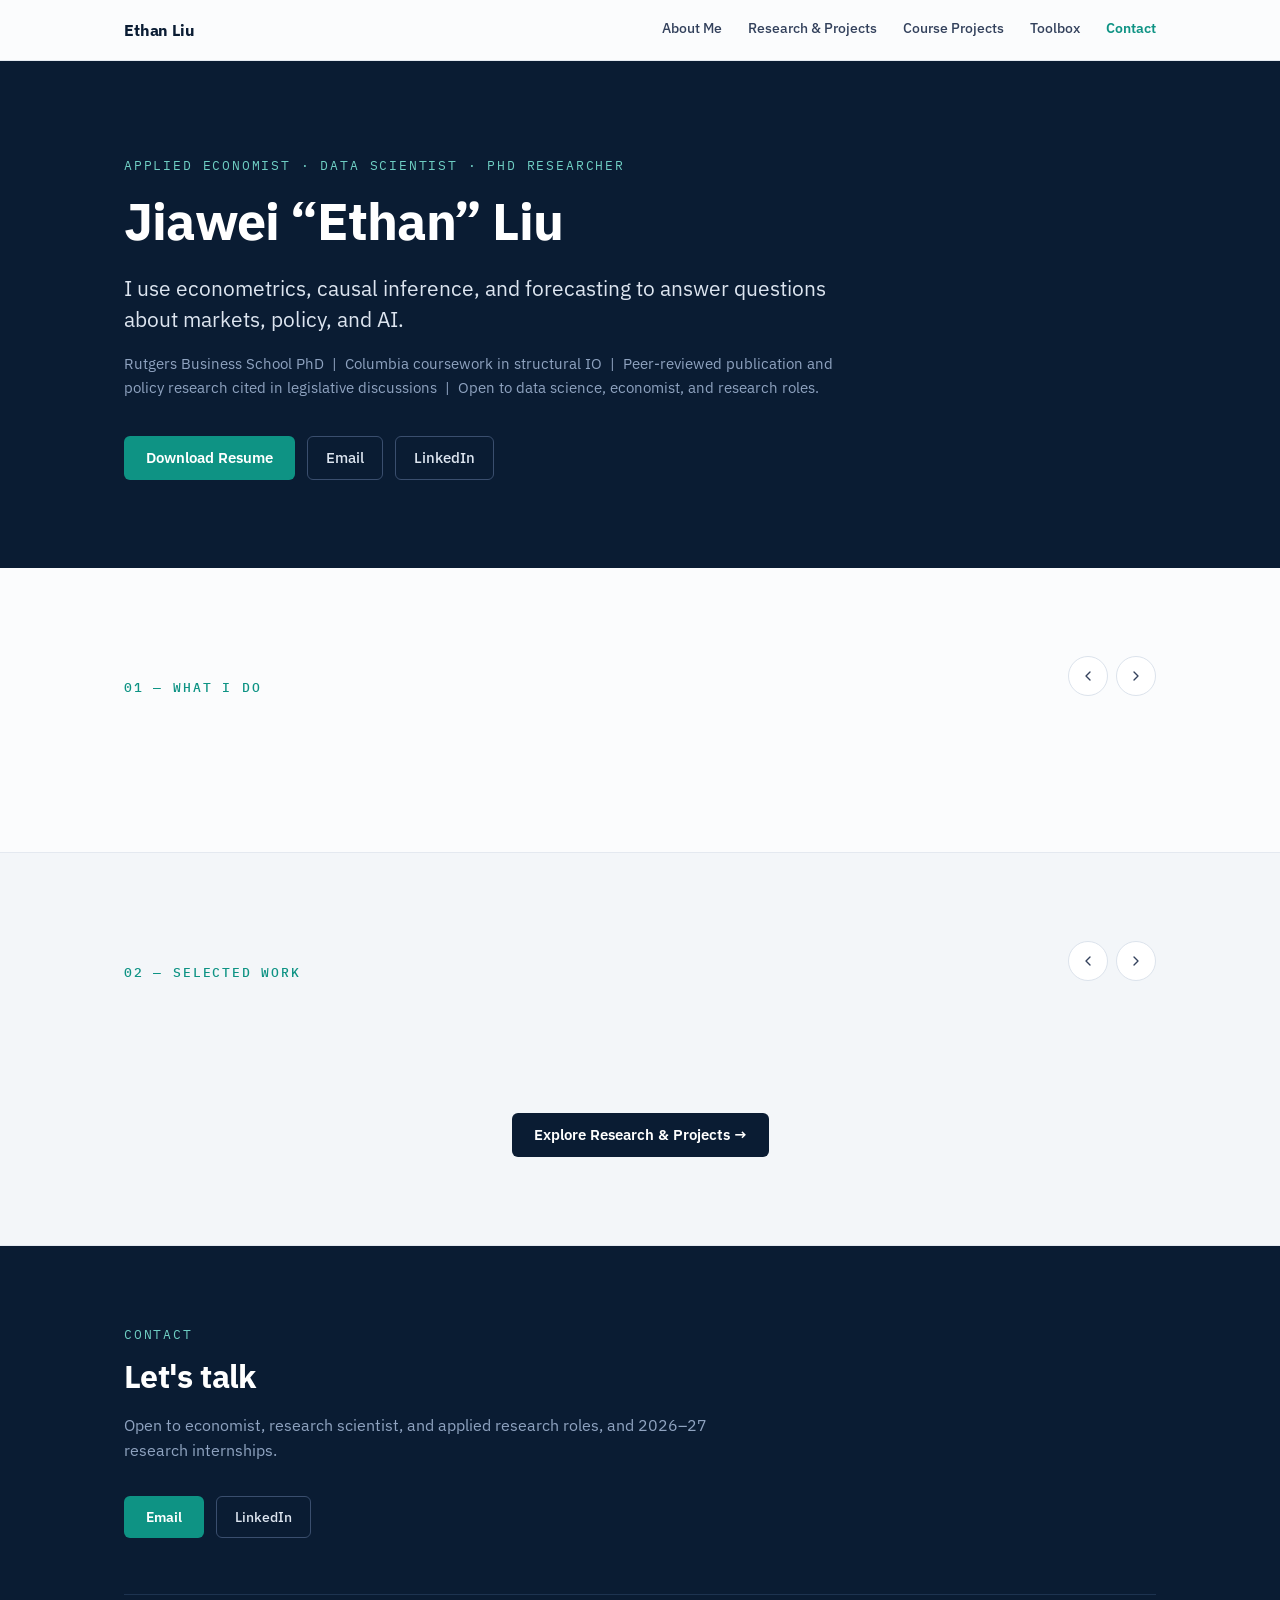
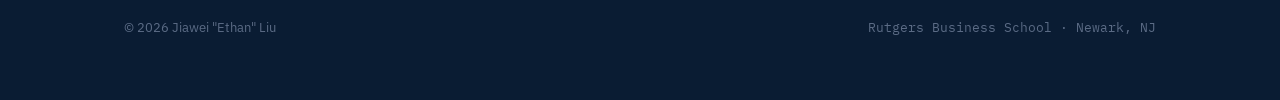
==== commit eadd09b3: "Publish text mining course portfolio and notebooks" ====
--- a/index.html
+++ b/index.html
@@ -1,145 +1,245 @@
-<!doctype html>
+<!DOCTYPE html>
 <html lang="en">
 <head>
   <meta charset="utf-8">
   <meta name="viewport" content="width=device-width, initial-scale=1">
-  <meta name="theme-color" content="#f9f7f2">
-  <title>Jiawei “Ethan” Liu | Research &amp; policy</title>
-  <meta name="description" content="Jiawei (Ethan) Liu is a PhD researcher at Rutgers Business School studying international business, political risk, and economic policy.">
+  <title>Jiawei "Ethan" Liu — Applied Economist &amp; Data Scientist</title>
+  <meta name="description" content="Portfolio of Jiawei (Ethan) Liu — applied economist, data scientist, and PhD researcher working in econometrics, causal inference, and forecasting.">
+  <meta name="author" content="Jiawei (Ethan) Liu">
+
+  <!-- Open Graph -->
   <meta property="og:type" content="website">
-  <meta property="og:title" content="Jiawei “Ethan” Liu | Research &amp; policy">
-  <meta property="og:description" content="Research on international business, political risk, and economic policy.">
-  <meta property="og:image" content="https://ethanjwliu.github.io/headshot.jpg">
+  <meta property="og:title" content="Jiawei &quot;Ethan&quot; Liu — Applied Economist &amp; Data Scientist">
+  <meta property="og:description" content="Econometrics, causal inference, and forecasting for questions about markets, policy, and AI.">
+  <meta property="og:image" content="headshot.jpg">
+
+  <link rel="preconnect" href="https://fonts.googleapis.com">
+  <link rel="preconnect" href="https://fonts.gstatic.com" crossorigin="anonymous">
+  <link href="https://fonts.googleapis.com/css2?family=IBM+Plex+Sans:wght@400;500;600;700&family=IBM+Plex+Mono:wght@400;500&display=swap" rel="stylesheet">
   <link rel="stylesheet" href="styles.css">
-  <script src="app.js" defer></script>
 </head>
 <body>
-  <a class="skip" href="#content">Skip to content</a>
-  <header class="site-head">
-    <div class="wrap masthead">
-      <a class="signature" href="#home" aria-label="Ethan Liu, home">Ethan Liu<span aria-hidden="true">.</span></a>
-      <nav aria-label="Main navigation">
-        <a href="#research" data-nav="research">Research</a>
-        <a href="#toolbox" data-nav="toolbox">Methods</a>
-        <a href="#about" data-nav="about">About</a>
-        <a href="#contact" data-nav="contact">Contact</a>
-      </nav>
+
+  <!-- ===================== NAV ===================== -->
+  <nav class="nav">
+    <div class="wrap">
+      <button class="nav__brand" data-nav="home">Ethan Liu</button>
+      <div class="nav__links">
+        <button class="nav__link" data-nav="about">About Me</button>
+        <button class="nav__link" data-nav="research">Research &amp; Projects</button>
+        <a class="nav__link" href="course-projects.html">Course Projects</a>
+        <button class="nav__link" data-nav="toolbox">Toolbox</button>
+        <button class="nav__link nav__link--contact" data-scroll="contact">Contact</button>
+      </div>
     </div>
-  </header>
-
-  <main id="content" tabindex="-1">
-    <div class="page" data-page="home">
-      <div class="wrap">
-        <header class="profile">
-          <div class="profile-copy">
-            <p class="byline"><span class="rule" aria-hidden="true"></span>Rutgers Business School</p>
-            <h1>Jiawei <em>“Ethan”</em> Liu</h1>
-            <p class="intro">I study how firms respond to political risk and how public policy shapes markets.</p>
-            <p class="bio">I’m a PhD student in Management at Rutgers, specializing in international business. Before Rutgers, I worked on economic policy at North Dakota State University.</p>
-            <div class="profile-links">
-              <a class="action" href="#research">Explore research <span aria-hidden="true">→</span></a>
-              <a class="download" href="Jiawei_Liu_Resume.pdf" download>Download résumé <span aria-hidden="true">↓</span></a>
-            </div>
-          </div>
-          <figure class="portrait">
-            <img src="portrait.webp" width="650" height="910" alt="Portrait of Jiawei Liu">
-          </figure>
-        </header>
-
-        <section class="split selected" aria-labelledby="selected-title">
-          <div class="side">
-            <h2 id="selected-title">Selected work</h2>
-            <a class="text-link" href="#research">All research &amp; projects <span aria-hidden="true">→</span></a>
-          </div>
-          <div id="selected-list" class="entries"></div>
-        </section>
-      </div>
-    </div>
-
-    <div class="page" data-page="research" hidden>
-      <div class="wrap">
-        <header class="page-heading">
-          <h1>Research &amp; projects</h1>
-          <p>Published papers, ongoing research, and applied policy work.</p>
-        </header>
-        <section class="split archive" aria-label="Research archive">
-          <div class="side controls">
-            <fieldset class="group-controls">
-              <legend>Project type</legend>
-              <div id="research-groups"></div>
-            </fieldset>
-            <label class="field-label" for="topic">Topic</label>
-            <select id="topic"><option value="">All topics</option></select>
-          </div>
-          <div>
-            <p class="result-count" id="research-count" aria-live="polite"></p>
-            <div id="research-list" class="entries"></div>
-          </div>
-        </section>
-      </div>
-    </div>
-
-    <div class="page" data-page="toolbox" hidden>
-      <div class="wrap">
-        <header class="page-heading">
-          <h1>Methods</h1>
-          <p>How I use econometrics, text analysis, and public data in my research.</p>
-        </header>
-        <section class="split" aria-labelledby="methods-heading">
-          <div class="side"><h2 id="methods-heading">Methods in practice</h2></div>
-          <div id="methods-list" class="entries"></div>
-        </section>
-        <section class="split" aria-labelledby="cap-heading">
-          <div class="side"><h2 id="cap-heading">Areas of work</h2></div>
-          <div id="capabilities" class="entries"></div>
-        </section>
-        <p class="tool-note">Additional tools include MATLAB, Bloomberg, and Capital IQ. <a href="Jiawei_Liu_Resume.pdf" download>Download résumé <span aria-hidden="true">↓</span></a></p>
-      </div>
-    </div>
-
-    <div class="page" data-page="about" hidden>
-      <div class="wrap">
-        <header class="page-heading">
-          <h1>About me</h1>
-          <p>My work brings together international business, applied economics, and public policy.</p>
-        </header>
-        <section class="split" aria-labelledby="edu-heading">
-          <div class="side"><h2 id="edu-heading">Education</h2></div>
-          <div class="entries">
-            <article class="record"><p class="meta">2025–present · Newark, NJ</p><h3>Rutgers Business School</h3><p>PhD in Management, Strategy &amp; International Business. Coursework includes strategic management, global political economy, non-market strategy, causal inference, machine learning, and organization theory. I also study structural industrial organization at Columbia.</p></article>
-            <article class="record"><p class="meta">2021–2023 · Waltham, MA</p><h3>Brandeis University</h3><p>MA in International Economics and Finance, with a STEM concentration in Data Analytics.</p></article>
-            <article class="record"><p class="meta">2016–2020 · Chengdu, China</p><h3>Southwestern University of Finance and Economics</h3><p>BS in Finance. First-Class Academic Scholarship (top 1%).</p></article>
-            <article class="record"><p class="meta">2019 · Berkeley, CA</p><h3>University of California, Berkeley</h3><p>Exchange student, Berkeley Global Access Program.</p></article>
-          </div>
-        </section>
-        <section class="split" aria-labelledby="exp-heading">
-          <div class="side"><h2 id="exp-heading">Experience</h2></div>
-          <div class="entries">
-            <article class="record"><p class="meta">October 2023–June 2025 · Fargo, ND</p><h3>Economic Policy Research Specialist</h3><p class="institution">North Dakota State University</p><p>I studied migration, food insecurity, higher education funding, and trade. I prepared policy briefs and dashboards for legislators, journalists, and community partners.</p></article>
-            <article class="record"><p class="meta">March–September 2023 · Waltham, MA</p><h3>Energy Industry Research Assistant</h3><p class="institution">Brandeis University</p><p>I analyzed global renewable energy development and how Chinese solar supply chains changed under anti-dumping investigations.</p></article>
-          </div>
-        </section>
-        <section class="split" aria-labelledby="pub-heading">
-          <div class="side"><h2 id="pub-heading">Publications</h2></div>
-          <div id="publications" class="entries"></div>
-        </section>
-      </div>
-    </div>
-
-    <noscript><p class="wrap">Enable JavaScript to browse the research archive, methods, and biography. The résumé and contact links are available below.</p></noscript>
-  </main>
-
-  <footer id="contact" tabindex="-1">
+  </nav>
+
+  <!-- ===================== HOME ===================== -->
+  <main class="page is-active" data-page="home">
+
+    <header class="hero" id="top">
+      <div class="wrap">
+        <div class="eyebrow hero__eyebrow">Applied Economist · Data Scientist · PhD Researcher</div>
+        <h1>Jiawei &ldquo;Ethan&rdquo; Liu</h1>
+        <p class="hero__lead">I use econometrics, causal inference, and forecasting to answer questions about markets, policy, and AI.</p>
+        <p class="hero__sub">Rutgers Business School PhD &nbsp;|&nbsp; Columbia coursework in structural IO &nbsp;|&nbsp; Peer-reviewed publication and policy research cited in legislative discussions &nbsp;|&nbsp; Open to data science, economist, and research roles.</p>
+        <div class="hero__cta">
+          <a class="btn btn--primary" href="Jiawei_Liu_Resume.pdf" download>Download Resume</a>
+          <a class="btn btn--ghost" href="mailto:ethanjw.liu@rutgers.edu">Email</a>
+          <a class="btn btn--ghost" href="https://www.linkedin.com/in/jiawei-ethan-liu/" target="_blank" rel="noopener">LinkedIn</a>
+        </div>
+      </div>
+    </header>
+
+    <section class="section" id="what-i-do">
+      <div class="wrap">
+        <div class="section-head">
+          <h2 class="section-label">01 — What I Do</h2>
+          <div class="arrows" data-arrows="cap">
+            <button class="arrow" data-dir="prev" aria-label="Previous">
+              <svg width="16" height="16" viewBox="0 0 24 24" fill="none" stroke="currentColor" stroke-width="2" stroke-linecap="round" stroke-linejoin="round"><path d="M15 18l-6-6 6-6"></path></svg>
+            </button>
+            <button class="arrow" data-dir="next" aria-label="Next">
+              <svg width="16" height="16" viewBox="0 0 24 24" fill="none" stroke="currentColor" stroke-width="2" stroke-linecap="round" stroke-linejoin="round"><path d="M9 6l6 6-6 6"></path></svg>
+            </button>
+          </div>
+        </div>
+        <div class="track" id="cap-track"></div>
+        <div class="dots" id="cap-dots"></div>
+      </div>
+    </section>
+
+    <section class="section section--alt" id="projects">
+      <div class="wrap">
+        <div class="section-head">
+          <h2 class="section-label">02 — Selected Work</h2>
+          <div class="arrows" data-arrows="work">
+            <button class="arrow" data-dir="prev" aria-label="Previous">
+              <svg width="16" height="16" viewBox="0 0 24 24" fill="none" stroke="currentColor" stroke-width="2" stroke-linecap="round" stroke-linejoin="round"><path d="M15 18l-6-6 6-6"></path></svg>
+            </button>
+            <button class="arrow" data-dir="next" aria-label="Next">
+              <svg width="16" height="16" viewBox="0 0 24 24" fill="none" stroke="currentColor" stroke-width="2" stroke-linecap="round" stroke-linejoin="round"><path d="M9 6l6 6-6 6"></path></svg>
+            </button>
+          </div>
+        </div>
+        <div class="chips" id="work-chips"></div>
+        <div class="track" id="work-track"></div>
+        <div class="dots" id="work-dots"></div>
+        <div class="center-cta">
+          <button class="btn btn--dark" data-nav="research">Explore Research &amp; Projects →</button>
+        </div>
+      </div>
+    </section>
+  </main>
+
+  <!-- ===================== ABOUT ===================== -->
+  <main class="page" data-page="about">
+    <header class="page-head page-head--about">
+      <div class="wrap">
+        <div style="flex:1 1 520px; min-width:300px;">
+          <h1>About Me</h1>
+        </div>
+        <div class="about-photo">
+          <img src="headshot.jpg" alt="Jiawei (Ethan) Liu">
+        </div>
+      </div>
+    </header>
+
+    <section class="about-block">
+      <div class="wrap">
+        <span class="eyebrow">Education</span>
+        <h2>Training</h2>
+        <div class="timeline">
+          <div class="timeline__row">
+            <div class="timeline__date">2025 — now</div>
+            <div>
+              <div class="timeline__title">Ph.D. in Management — Rutgers University, Newark, NJ</div>
+              <p class="timeline__desc">Strategy &amp; International Business. Coursework: Strategic Management, Global Political Economy, Non-Market Strategy, Causal Inference, Machine Learning, Organization Theory.</p>
+            </div>
+          </div>
+          <div class="timeline__row">
+            <div class="timeline__date">2021 — 2023</div>
+            <div>
+              <div class="timeline__title">M.A. in International Economics &amp; Finance — Brandeis University, Waltham, MA</div>
+              <p class="timeline__desc">Data Analytics concentration (STEM).</p>
+            </div>
+          </div>
+          <div class="timeline__row">
+            <div class="timeline__date">2016 — 2020</div>
+            <div>
+              <div class="timeline__title">B.S. in Finance — Southwestern University of Finance and Economics, Chengdu, China</div>
+              <p class="timeline__desc">First-Class Academic Scholarship (Top 1%).</p>
+            </div>
+          </div>
+          <div class="timeline__row">
+            <div class="timeline__date">2019</div>
+            <div>
+              <div class="timeline__title">Exchange — University of California, Berkeley</div>
+              <p class="timeline__desc">Berkeley Global Access Program.</p>
+            </div>
+          </div>
+        </div>
+      </div>
+    </section>
+
+    <section class="about-block section--alt">
+      <div class="wrap">
+        <span class="eyebrow">Work</span>
+        <h2>Experience</h2>
+        <div class="timeline">
+          <div class="timeline__row">
+            <div class="timeline__date">10/2023 — 06/2025</div>
+            <div>
+              <div class="timeline__title">Economic Policy Research Specialist — North Dakota State University, Fargo, ND</div>
+              <p class="timeline__desc">Policy-facing economic research — migration flows, food insecurity, higher-ed funding, and trade — turning public data into dashboards, briefs, and testimony-ready analysis for legislators and media.</p>
+            </div>
+          </div>
+          <div class="timeline__row">
+            <div class="timeline__date">03/2023 — 09/2023</div>
+            <div>
+              <div class="timeline__title">Energy Industry Research Assistant — Brandeis University, Waltham, MA</div>
+              <p class="timeline__desc">Analyzed global renewable-energy development patterns in Tableau and the restructuring of Chinese photovoltaic supply chains under anti-dumping investigations.</p>
+            </div>
+          </div>
+        </div>
+      </div>
+    </section>
+
+    <section class="about-block">
+      <div class="wrap">
+        <span class="eyebrow">Publications</span>
+        <h2>Papers &amp; working papers</h2>
+        <div class="pubs" id="pubs"></div>
+        <div style="margin-top:40px;">
+          <button class="btn btn--dark" data-nav="research">See the projects behind these →</button>
+        </div>
+      </div>
+    </section>
+  </main>
+
+  <!-- ===================== RESEARCH ===================== -->
+  <main class="page" data-page="research">
+    <header class="page-head">
+      <div class="wrap">
+        <div class="eyebrow page-head__eyebrow">Research &amp; Projects</div>
+        <h1>The work, in detail</h1>
+        <p>Peer-reviewed research, doctoral working papers, and applied policy work — in one place.</p>
+      </div>
+    </header>
+
+    <section class="section section--alt">
+      <div class="wrap">
+        <div class="segbar">
+          <div class="segment" id="research-segments"></div>
+          <span class="seg-caption" id="research-caption"></span>
+          <a class="card-link" href="course-projects.html">Text mining course projects →</a>
+        </div>
+        <div class="chips" id="research-chips"></div>
+        <div class="research-list" id="research-list"></div>
+      </div>
+    </section>
+  </main>
+
+  <!-- ===================== TOOLBOX ===================== -->
+  <main class="page" data-page="toolbox">
+    <header class="page-head">
+      <div class="wrap">
+        <div class="eyebrow page-head__eyebrow">Toolbox</div>
+        <h1>Methods, tools, and where I&rsquo;ve used them</h1>
+        <p>Every method below links to the project where it earned its place — no skills listed without evidence.</p>
+      </div>
+    </header>
+
+    <section class="section section--alt">
+      <div class="wrap toolbox-grid">
+        <div class="toolbox-head">
+          <span>Method</span>
+          <span>Tools</span>
+          <span>Where I used it</span>
+        </div>
+        <div class="toolbox-body" id="toolbox-body"></div>
+        <p class="toolbox-note">Also worked with: MATLAB, Bloomberg, Capital IQ. &nbsp;<a href="Jiawei_Liu_Resume.pdf" download>Full resume →</a></p>
+      </div>
+    </section>
+  </main>
+
+  <!-- ===================== CONTACT (shared) ===================== -->
+  <footer class="contact" id="contact">
     <div class="wrap">
-      <div class="contact-grid">
-        <div><h2>Get in touch</h2><p>I welcome conversations about my research, economist and applied research roles, and 2026–27 research internships.</p></div>
-        <div class="contact-links">
-          <a href="mailto:ethanjw.liu@rutgers.edu">ethanjw.liu@rutgers.edu <span aria-hidden="true">↗</span></a>
-          <div><a href="https://www.linkedin.com/in/jiawei-ethan-liu/">LinkedIn</a><a href="Jiawei_Liu_Resume.pdf" download>Résumé <span aria-hidden="true">↓</span></a></div>
-        </div>
-      </div>
-      <div class="colophon"><span>© 2026 Jiawei “Ethan” Liu</span><span>Newark, New Jersey</span></div>
+      <div class="eyebrow contact__eyebrow">Contact</div>
+      <h2>Let's talk</h2>
+      <p>Open to economist, research scientist, and applied research roles, and 2026–27 research internships.</p>
+      <div class="contact__cta">
+        <a class="btn btn--primary" href="mailto:ethanjw.liu@rutgers.edu">Email</a>
+        <a class="btn btn--ghost" href="https://www.linkedin.com/in/jiawei-ethan-liu/" target="_blank" rel="noopener">LinkedIn</a>
+      </div>
+      <div class="contact__foot">
+        <span>© 2026 Jiawei "Ethan" Liu</span>
+        <span class="mono">Rutgers Business School · Newark, NJ</span>
+      </div>
     </div>
   </footer>
+
+  <script src="app.js"></script>
 </body>
 </html>
--- a/styles.css
+++ b/styles.css
@@ -1,125 +1,566 @@
-@font-face{font-family:"STIX Two Text";src:url("fonts/stix-roman.woff2") format("woff2");font-style:normal;font-weight:400 700;font-display:swap}
-@font-face{font-family:"STIX Two Text";src:url("fonts/stix-italic.woff2") format("woff2");font-style:italic;font-weight:400 700;font-display:swap}
-@font-face{font-family:"IBM Plex Sans";src:url("fonts/plex-sans.woff2") format("woff2");font-weight:100 700;font-display:swap}
+/* ===========================================================
+   Ethan Liu — Research Portfolio
+   Design tokens
+   =========================================================== */
 :root {
-  --paper: #f9f7f2;
-  --ink: #232522;
-  --muted: #585950;
-  --accent: #782e34;
-  --line: #cfcac0;
-  --serif: "STIX Two Text", Georgia, "Times New Roman", serif;
-  --sans: "IBM Plex Sans", "Helvetica Neue", Arial, sans-serif;
-}
+  --navy: #0A1C33;
+  --navy-2: #16294A;
+  --navy-line: #1D3350;
+  --teal: #0E9384;
+  --teal-dark: #0B7A6E;
+  --mint: #6FCFC4;
+  --bg: #FBFCFD;
+  --bg-alt: #F3F6F9;
+  --card: #FFFFFF;
+  --text: #33415C;
+  --muted: #5B6B85;
+  --border: #E4E9F0;
+  --border-2: #DCE3EC;
+  --sans: 'IBM Plex Sans', 'Helvetica Neue', Arial, sans-serif;
+  --mono: 'IBM Plex Mono', 'SFMono-Regular', Menlo, monospace;
+  --wrap: 1080px;
+}
+
 * { box-sizing: border-box; }
-[hidden] { display: none !important; }
-body { margin: 0; color: var(--ink); background: var(--paper); font: 1rem/1.56 var(--sans); }
-a { color: inherit; text-decoration-thickness: 1px; text-underline-offset: .22em; }
-a:hover { color: var(--accent); }
-:focus-visible { outline: 2px solid var(--accent); outline-offset: 4px; }
-main:focus, footer:focus, article[tabindex]:focus:not(:focus-visible) { outline: none; }
-button, select { font: inherit; color: inherit; }
-h1, h2, h3, p, figure { margin: 0; }
-h1, h2, h3 { font-family: var(--serif); font-weight: 400; }
-.wrap { max-width: 1152px; margin-inline: auto; padding-inline: clamp(20px, 5vw, 64px); }
-.skip { position: absolute; left: 12px; top: -100px; z-index: 1; background: white; padding: 9px 15px; }
-.skip:focus { top: 10px; }
-.site-head { border-top: 4px solid var(--accent); }
-.masthead { display: flex; align-items: center; justify-content: space-between; gap: 22px; position: relative; min-height: 78px; }
-.masthead::after { content: ""; position: absolute; bottom: 0; inset-inline: clamp(20px, 5vw, 64px); border-bottom: 1px solid var(--line); }
-.signature { text-decoration: none; font: 500 31px/1 var(--serif); letter-spacing: -.052em; }
-.signature span { color: var(--accent); }
-nav { display: flex; gap: clamp(16px, 2.8vw, 35px); }
-nav a { padding-block: 10px; text-decoration: none; font-size: .93rem; color: var(--muted); }
-nav a[aria-current], nav a:hover { color: var(--accent); text-decoration: underline; text-underline-offset: .45em; }
-.profile { display: grid; grid-template-columns: minmax(0, 1fr) minmax(180px, 24%); gap: clamp(38px, 7vw, 98px); align-items: center; padding-block: clamp(48px, 6vw, 80px); }
-.byline, .meta, .field-label, legend, .result-count { font: 500 .78rem/1.5 var(--sans); color: var(--muted); }
-.byline { display: flex; align-items: center; gap: 10px; font-weight: 600; letter-spacing: .11em; text-transform: uppercase; color: var(--accent); }
-.rule { width: 30px; height: 1px; background: currentColor; }
-h1 { font-size: clamp(3.6rem, 6.2vw, 5.2rem); line-height: 1.07; letter-spacing: -.052em; }
-.profile h1 { margin: 19px 0 13px; }
-.profile h1 em { font-weight: inherit; }
-.intro { font: 400 clamp(1.42rem, 2.2vw, 1.91rem)/1.3 var(--serif); letter-spacing: -.017em; max-width: 36ch; }
-.bio { max-width: 59ch; margin-top: 16px; color: var(--muted); font-size: 1.01rem; }
-.profile-links { display: flex; flex-wrap: wrap; align-items: center; gap: 12px 25px; margin-top: 26px; }
-.action { display: inline-flex; align-items: center; gap: 14px; padding: 10px 17px; text-decoration: none; color: white; background: var(--accent); font-weight: 500; }
-.action:hover { color: white; background: #5c2026; }
-.download, .text-link, .tool-note a { color: var(--accent); font-weight: 500; }
-.action, .download, .text-link, .tool-note a { font-size: .91rem; }
-.download span, .text-link span { display: inline-block; margin-left: 3px; }
-.portrait { width: 100%; max-width: 270px; justify-self: end; padding: 6px; border: 1px solid #bdb9af; background: #fdfcf8; }
-.portrait img { display: block; width: 100%; height: auto; aspect-ratio: 4 / 5; object-fit: cover; object-position: 50% 32%; }
-.split { display: grid; grid-template-columns: minmax(175px, 27%) minmax(0,1fr); gap: clamp(30px, 5.5vw, 70px); padding: 42px 0 49px; border-top: 1px solid #89897f; }
-.side h2, footer h2 { font-size: clamp(1.8rem, 3.1vw, 2.55rem); letter-spacing: -.035em; line-height: 1.14; }
-.side .text-link { display: inline-block; margin-top: 14px; }
-.entries > article + article { border-top: 1px solid var(--line); margin-top: 23px; padding-top: 23px; }
-.entries h3 { font-size: clamp(1.35rem, 2.1vw, 1.75rem); line-height: 1.19; letter-spacing: -.024em; }
-.entries h3 a { text-decoration: none; }
-.entries h3 a:hover { text-decoration: underline; }
-.entries p:not(.meta):not(.institution) { margin-top: 9px; color: var(--muted); max-width: 72ch; }
-.meta { letter-spacing: .065em; text-transform: uppercase; font-size: .73rem; color: var(--accent); margin-bottom: 7px; }
-.page-heading { padding-block: clamp(43px, 5vw, 66px); }
-.page-heading p { margin-top: 13px; font: 400 1.38rem/1.45 var(--serif); color: var(--muted); }
-.entry-foot { display: flex; flex-wrap: wrap; align-items: baseline; gap: 8px 20px; margin-top: 12px; }
-.entry-foot a { color: var(--accent); font-size: .93rem; font-weight: 500; }
-.techniques { font-size: .85rem; color: var(--muted); }
-.record { scroll-margin: 26px; }
-.record:target, .record:focus-visible { outline: 2px solid var(--accent); outline-offset: 6px; }
-.institution { font-size: .95rem; font-weight: 500; margin-top: 4px; }
-.group-controls { margin: 0 0 22px; padding: 0; border: 0; }
-legend, .field-label { display: block; font-weight: 600; margin-bottom: 7px; color: var(--ink); }
-#research-groups { display: grid; justify-items: start; gap: 2px; }
-#research-groups button { border: 0; padding: 6px 0; background: none; cursor: pointer; color: var(--muted); }
-#research-groups button[aria-pressed="true"] { color: var(--accent); font-weight: 600; text-decoration: underline; text-underline-offset: .3em; }
-select { width: 100%; max-width: 245px; padding: .48rem .5rem; background: var(--paper); border: 1px solid #a5a398; border-radius: 0; }
-.result-count { margin-bottom: 20px; }
-.tool-note { margin: -12px 0 42px; color: var(--muted); font-size: .91rem; }
-footer { background: #ebe9e1; }
-.contact-grid { display: grid; grid-template-columns: 1.1fr 1fr; gap: 50px; align-items: center; padding: 45px 0 40px; }
-.contact-grid p { max-width: 50ch; margin-top: 10px; color: var(--muted); }
-.contact-links { justify-self: end; }
-.contact-links > a { font: 400 clamp(1.4rem, 2.4vw, 1.9rem)/1.4 var(--serif); letter-spacing: -.02em; color: var(--accent); }
-.contact-links > div { display: flex; gap: 18px; margin-top: 8px; font-size: .9rem; }
-.colophon { border-top: 1px solid #c5c3b8; display: flex; flex-wrap: wrap; justify-content: space-between; gap: 6px 20px; padding: 15px 0 20px; color: var(--muted); font-size: .8rem; }
-@media (max-width: 760px) {
-  .profile { grid-template-columns: minmax(0,1fr) 25%; gap: 30px; }
-  .profile h1 { font-size: clamp(2.85rem, 7.2vw, 3.7rem); }
-  .split { grid-template-columns: minmax(140px, 25%) minmax(0,1fr); gap: 26px; }
-}
-@media (max-width: 620px) {
-  .masthead { min-height: 66px; gap: 10px; }
-  nav { gap: 14px; }
-  nav a { font-size: .86rem; }
-  .signature { font-size: 25px; }
-  .profile { grid-template-columns: minmax(0,1fr) clamp(80px, 22vw, 120px); gap: 0 14px; padding-block: 34px; align-items: center; }
-  .profile-copy { display: contents; }
-  .profile .byline { grid-column: 1; grid-row: 1; align-self: end; font-size: .65rem; letter-spacing: .07em; }
-  .byline .rule { width: 16px; }
-  .profile h1 { grid-column: 1; grid-row: 2; align-self: start; margin: 9px 0 0; max-width: 10ch; }
-  .portrait { grid-column: 2; grid-row: 1 / 3; padding: 3px; }
-  .profile .intro, .profile .bio, .profile-links { grid-column: 1 / -1; }
-  .profile .intro { margin-top: 24px; font-size: 1.48rem; }
-  .profile-links { margin-top: 21px; }
-  .split { grid-template-columns: 1fr; gap: 22px; padding: 29px 0 36px; }
-  .selected .side { display: flex; justify-content: space-between; align-items: baseline; gap: 14px; flex-wrap: wrap; }
-  .side .text-link { margin: 0; font-size: .85rem; }
-  .entries > article + article { margin-top: 18px; padding-top: 18px; }
-  .controls { padding-bottom: 18px; border-bottom: 1px solid var(--line); }
-  #research-groups { display: flex; flex-wrap: wrap; gap: 0 16px; }
-  .group-controls { margin-bottom: 12px; }
-  select { max-width: 100%; }
-  .page-heading p { font-size: 1.2rem; }
-  .contact-grid { grid-template-columns: 1fr; gap: 21px; padding: 30px 0; }
-  .contact-links { justify-self: start; }
-}
-@media (max-width: 390px) {
-  .masthead { flex-wrap: wrap; gap: 0; padding-block: 12px 7px; }
-  nav { justify-content: space-between; width: 100%; }
-  .profile h1 { font-size: 2.6rem; }
-}
-@media print {
-  body, footer { background: white; }
-  nav, .profile-links, .controls, .skip { display: none; }
-  .split, .contact-grid { display: block; padding-block: 20px; }
-  .side { margin-bottom: 15px; }
-  .record { break-inside: avoid; }
-}
+
+html { scroll-behavior: smooth; }
+
+body {
+  margin: 0;
+  background: var(--bg);
+  font-family: var(--sans);
+  color: var(--text);
+  -webkit-font-smoothing: antialiased;
+}
+
+a { color: var(--teal); text-decoration: none; }
+a:hover { color: var(--navy); }
+::selection { background: var(--navy); color: #fff; }
+
+img { max-width: 100%; }
+
+.wrap { max-width: var(--wrap); margin: 0 auto; padding: 0 24px; }
+
+.mono { font-family: var(--mono); }
+
+.eyebrow {
+  font-family: var(--mono);
+  font-size: 13px;
+  letter-spacing: 0.14em;
+  text-transform: uppercase;
+  color: var(--teal);
+}
+
+.section-label {
+  margin: 0;
+  font-family: var(--mono);
+  font-size: 13px;
+  letter-spacing: 0.14em;
+  text-transform: uppercase;
+  color: var(--teal);
+  font-weight: 500;
+}
+
+/* ===========================================================
+   Navigation
+   =========================================================== */
+.nav {
+  position: sticky;
+  top: 0;
+  z-index: 50;
+  background: rgba(251, 252, 253, 0.92);
+  backdrop-filter: blur(8px);
+  -webkit-backdrop-filter: blur(8px);
+  border-bottom: 1px solid var(--border);
+}
+.nav .wrap {
+  height: 60px;
+  display: flex;
+  align-items: center;
+  justify-content: space-between;
+  gap: 24px;
+}
+.nav__brand {
+  background: none;
+  border: none;
+  padding: 0;
+  cursor: pointer;
+  font-family: var(--sans);
+  font-weight: 700;
+  font-size: 16px;
+  color: var(--navy);
+  letter-spacing: -0.01em;
+  white-space: nowrap;
+}
+.nav__links {
+  display: flex;
+  align-items: center;
+  gap: 26px;
+  flex-wrap: wrap;
+}
+.nav__link {
+  background: none;
+  border: none;
+  padding: 0 0 2px 0;
+  cursor: pointer;
+  font-family: var(--sans);
+  font-size: 14px;
+  font-weight: 500;
+  color: var(--text);
+  border-bottom: 2px solid transparent;
+}
+.nav__link:hover { color: var(--navy); }
+.nav__link.is-active {
+  font-weight: 600;
+  color: var(--navy);
+  border-bottom-color: var(--teal);
+}
+.nav__link--contact { color: var(--teal); font-weight: 600; }
+
+/* ===========================================================
+   Hero / page headers (dark)
+   =========================================================== */
+.hero, .page-head, .contact {
+  background: var(--navy);
+  color: #fff;
+}
+.hero .wrap { padding: 96px 24px 88px; }
+.hero__eyebrow { color: var(--mint); margin-bottom: 20px; }
+.hero h1 {
+  margin: 0 0 24px;
+  font-size: 52px;
+  line-height: 1.05;
+  font-weight: 700;
+  letter-spacing: -0.02em;
+  color: #fff;
+}
+.hero__lead {
+  margin: 0 0 16px;
+  max-width: 720px;
+  font-size: 21px;
+  line-height: 1.5;
+  color: #DDE5F0;
+  text-wrap: pretty;
+}
+.hero__sub {
+  margin: 0 0 36px;
+  max-width: 720px;
+  font-size: 15px;
+  line-height: 1.6;
+  color: #8FA3C0;
+}
+.hero__cta { display: flex; flex-wrap: wrap; gap: 12px; }
+
+.page-head .wrap { padding: 72px 24px 64px; }
+.page-head__eyebrow { color: var(--mint); margin-bottom: 16px; }
+.page-head h1 {
+  margin: 0 0 20px;
+  font-size: 40px;
+  line-height: 1.1;
+  font-weight: 700;
+  letter-spacing: -0.02em;
+  color: #fff;
+}
+.page-head p {
+  margin: 0;
+  max-width: 640px;
+  font-size: 17px;
+  line-height: 1.65;
+  color: #DDE5F0;
+  text-wrap: pretty;
+}
+.page-head--about .wrap {
+  display: flex;
+  align-items: center;
+  gap: 48px;
+  flex-wrap: wrap;
+}
+.page-head--about h1 { margin: 0; font-size: 56px; }
+.about-photo {
+  flex: 0 0 auto;
+  width: 220px;
+  height: 220px;
+  border: 1px solid #3A4E6E;
+  border-radius: 50%;
+  padding: 8px;
+}
+.about-photo img {
+  width: 204px;
+  height: 204px;
+  display: block;
+  border-radius: 50%;
+  object-fit: cover;
+  object-position: 50% 20%;
+}
+
+/* ===========================================================
+   Buttons
+   =========================================================== */
+.btn {
+  display: inline-flex;
+  align-items: center;
+  height: 44px;
+  padding: 0 22px;
+  border-radius: 6px;
+  font-family: var(--sans);
+  font-size: 15px;
+  font-weight: 600;
+  cursor: pointer;
+  border: none;
+}
+.btn--primary { background: var(--teal); color: #fff; }
+.btn--primary:hover { background: var(--teal-dark); color: #fff; }
+.btn--dark { background: var(--navy); color: #fff; }
+.btn--dark:hover { background: var(--navy-2); color: #fff; }
+.btn--ghost {
+  height: 44px;
+  padding: 0 18px;
+  border: 1px solid #3A4E6E;
+  color: #DDE5F0;
+  font-weight: 500;
+  background: none;
+}
+.btn--ghost:hover { border-color: var(--mint); color: #fff; }
+
+/* ===========================================================
+   Section scaffolding
+   =========================================================== */
+.section { padding: 88px 0; }
+.section--alt { background: var(--bg-alt); border-top: 1px solid var(--border); border-bottom: 1px solid var(--border); }
+.section-head {
+  display: flex;
+  align-items: flex-end;
+  justify-content: space-between;
+  gap: 24px;
+  flex-wrap: wrap;
+  margin-bottom: 40px;
+}
+
+/* Carousel arrow controls */
+.arrows { display: flex; gap: 8px; }
+.arrow {
+  width: 40px;
+  height: 40px;
+  border-radius: 50%;
+  border: 1px solid var(--border-2);
+  background: var(--card);
+  color: var(--text);
+  cursor: pointer;
+  display: flex;
+  align-items: center;
+  justify-content: center;
+  padding: 0;
+}
+.arrow:hover { border-color: var(--navy); color: var(--navy); }
+
+/* Horizontal snap track */
+.track {
+  display: flex;
+  gap: 24px;
+  overflow-x: auto;
+  scroll-snap-type: x mandatory;
+  padding-bottom: 8px;
+  scrollbar-width: none;
+}
+.track::-webkit-scrollbar { display: none; }
+
+/* Dots */
+.dots { display: flex; justify-content: center; gap: 8px; margin-top: 20px; }
+.dot {
+  width: 8px; height: 8px;
+  border-radius: 50%;
+  border: none;
+  padding: 0;
+  cursor: pointer;
+  background: var(--border-2);
+}
+.dot.is-active { background: var(--teal); }
+.dot:hover { background: var(--navy); }
+
+/* ===========================================================
+   Capability cards
+   =========================================================== */
+.cap-card {
+  flex: 0 0 320px;
+  width: 320px;
+  scroll-snap-align: start;
+  background: var(--card);
+  border: 1px solid var(--border);
+  border-radius: 8px;
+  padding: 28px;
+  display: flex;
+  flex-direction: column;
+  gap: 12px;
+  min-height: 250px;
+}
+.cap-card:hover { border-color: var(--teal); }
+.cap-card svg { margin-bottom: 4px; }
+.cap-card h3 { margin: 0; font-size: 19px; font-weight: 700; color: var(--navy); text-wrap: pretty; }
+.cap-card p { margin: 0; font-size: 15px; line-height: 1.6; color: var(--text); text-wrap: pretty; }
+
+/* ===========================================================
+   Filter chips
+   =========================================================== */
+.chips { display: flex; flex-wrap: wrap; gap: 10px; margin-bottom: 32px; }
+.chip {
+  height: 36px;
+  padding: 0 16px;
+  border-radius: 18px;
+  font-family: var(--sans);
+  font-size: 14px;
+  font-weight: 500;
+  cursor: pointer;
+  border: 1px solid var(--border-2);
+  background: var(--card);
+  color: var(--text);
+}
+.chip:hover { border-color: var(--navy); }
+.chip.is-active { background: var(--navy); color: #fff; border-color: var(--navy); }
+
+/* ===========================================================
+   Project cards (carousel) + project rows (list)
+   =========================================================== */
+.proj-card {
+  flex: 0 0 340px;
+  width: 340px;
+  scroll-snap-align: start;
+  background: var(--card);
+  border: 1px solid var(--border);
+  border-radius: 8px;
+  padding: 26px;
+  display: flex;
+  flex-direction: column;
+  gap: 12px;
+  min-height: 330px;
+}
+.proj-card:hover { border-color: var(--teal); box-shadow: 0 2px 12px rgba(10, 28, 51, 0.06); }
+
+.proj-card__top, .proj-row__top {
+  display: flex;
+  align-items: center;
+  justify-content: space-between;
+  gap: 12px;
+  flex-wrap: wrap;
+}
+.cap-tag {
+  font-family: var(--mono);
+  font-size: 12px;
+  letter-spacing: 0.1em;
+  text-transform: uppercase;
+  color: var(--teal);
+}
+.badge {
+  font-size: 12px;
+  font-weight: 600;
+  border-radius: 999px;
+  padding: 4px 10px;
+  white-space: nowrap;
+}
+.badge--published { color: var(--teal-dark); background: #DCF2EF; }
+.badge--progress { color: var(--muted); background: #EEF2F6; }
+
+.proj-card h3 { margin: 0; font-size: 18px; line-height: 1.35; font-weight: 700; color: var(--navy); text-wrap: pretty; }
+.proj-card p { margin: 0; font-size: 14.5px; line-height: 1.6; color: var(--text); text-wrap: pretty; }
+
+.tags { display: flex; flex-wrap: wrap; gap: 8px; }
+.proj-card .tags { margin-top: auto; padding-top: 10px; }
+.tag {
+  font-family: var(--mono);
+  font-size: 12px;
+  color: var(--text);
+  border: 1px solid var(--border-2);
+  border-radius: 4px;
+  padding: 3px 8px;
+}
+.card-link { font-size: 14px; font-weight: 600; color: var(--teal); padding-top: 8px; }
+.card-link:hover { color: var(--navy); }
+
+.center-cta { display: flex; justify-content: center; margin-top: 32px; }
+
+/* Research list rows */
+.research-list { display: flex; flex-direction: column; gap: 20px; transition: opacity 0.15s ease; }
+.proj-row {
+  background: var(--card);
+  border: 1px solid var(--border);
+  border-radius: 8px;
+  padding: 32px;
+  display: flex;
+  flex-direction: column;
+  gap: 14px;
+  scroll-margin-top: 80px;
+}
+.proj-row:hover { border-color: var(--teal); box-shadow: 0 2px 12px rgba(10, 28, 51, 0.06); }
+.proj-row h3 { margin: 0; font-size: 21px; line-height: 1.3; font-weight: 700; color: var(--navy); text-wrap: pretty; }
+.proj-row__lead { margin: 0; max-width: 760px; font-size: 15px; line-height: 1.65; color: var(--text); text-wrap: pretty; }
+.proj-row__foot {
+  display: flex;
+  align-items: center;
+  justify-content: space-between;
+  gap: 16px;
+  flex-wrap: wrap;
+  padding-top: 4px;
+}
+.proj-row__foot a { font-size: 14px; font-weight: 600; white-space: nowrap; }
+.project-links { display: flex; flex-wrap: wrap; gap: 8px 20px; }
+
+/* Segmented control */
+.segbar { display: flex; align-items: center; gap: 20px; flex-wrap: wrap; margin-bottom: 24px; }
+.segment {
+  display: flex;
+  background: var(--border);
+  border-radius: 999px;
+  padding: 4px;
+  gap: 2px;
+}
+.segment button {
+  height: 38px;
+  padding: 0 20px;
+  border-radius: 999px;
+  border: none;
+  cursor: pointer;
+  font-family: var(--sans);
+  font-size: 14px;
+  font-weight: 600;
+  background: transparent;
+  color: var(--muted);
+}
+.segment button.is-active { background: #fff; color: var(--navy); box-shadow: 0 1px 4px rgba(10, 28, 51, 0.12); }
+.seg-caption { font-size: 13.5px; color: var(--muted); }
+
+/* ===========================================================
+   Toolbox table
+   =========================================================== */
+.toolbox-grid { --cols: 1.15fr 0.55fr 1.6fr; }
+.toolbox-head {
+  display: grid;
+  grid-template-columns: var(--cols);
+  gap: 32px;
+  padding-bottom: 14px;
+}
+.toolbox-head span {
+  font-family: var(--mono);
+  font-size: 12px;
+  letter-spacing: 0.12em;
+  text-transform: uppercase;
+  color: var(--muted);
+}
+.toolbox-body { border-bottom: 1px solid var(--border); }
+.toolbox-row {
+  display: grid;
+  grid-template-columns: var(--cols);
+  gap: 32px;
+  padding: 30px 0;
+  border-top: 1px solid var(--border);
+}
+.toolbox-row .method { font-size: 16px; font-weight: 700; color: var(--navy); text-wrap: pretty; }
+.toolbox-row .method-desc { margin: 6px 0 0; font-size: 14px; line-height: 1.55; color: var(--muted); text-wrap: pretty; }
+.toolbox-row .cell-tools { display: flex; flex-wrap: wrap; gap: 8px; align-content: flex-start; }
+.toolbox-row .cell-where { display: flex; flex-direction: column; align-items: flex-start; gap: 8px; }
+.toolbox-row .project { font-size: 14px; font-weight: 700; color: var(--navy); text-wrap: pretty; }
+.toolbox-row .evidence { margin: 0; font-size: 14.5px; line-height: 1.6; color: var(--text); text-wrap: pretty; }
+.view-link {
+  background: none;
+  border: none;
+  padding: 2px 0 0;
+  cursor: pointer;
+  font-family: var(--sans);
+  font-size: 14px;
+  font-weight: 600;
+  color: var(--teal);
+}
+.view-link:hover { color: var(--navy); }
+.toolbox-note { margin: 28px 0 0; font-size: 14px; line-height: 1.6; color: var(--muted); }
+.toolbox-note a { font-weight: 600; }
+
+/* ===========================================================
+   About: timeline blocks + publications
+   =========================================================== */
+.about-block { padding: 72px 0 56px; }
+.about-block h2 { margin: 0 0 32px; font-size: 28px; font-weight: 700; letter-spacing: -0.02em; color: var(--navy); }
+.about-block .eyebrow { margin-bottom: 12px; display: block; }
+.timeline { display: flex; flex-direction: column; max-width: 820px; }
+.timeline__row {
+  display: grid;
+  grid-template-columns: 140px 1fr;
+  gap: 20px;
+  padding: 22px 0;
+  border-top: 1px solid var(--border);
+}
+.timeline__row:last-child { border-bottom: 1px solid var(--border); }
+.timeline__date { font-family: var(--mono); font-size: 13px; color: var(--teal); padding-top: 3px; }
+.timeline__title { font-size: 16px; font-weight: 700; color: var(--navy); }
+.timeline__desc { margin: 6px 0 0; font-size: 14.5px; line-height: 1.6; color: var(--text); }
+
+.pubs { display: flex; flex-direction: column; max-width: 820px; }
+.pub {
+  display: flex;
+  align-items: flex-start;
+  justify-content: space-between;
+  gap: 24px;
+  padding: 20px 0;
+  border-top: 1px solid var(--border);
+}
+.pub__title { font-size: 16px; font-weight: 600; color: var(--navy); text-wrap: pretty; }
+.pub__title:hover { color: var(--teal); }
+.pub__venue { margin-top: 4px; font-size: 13.5px; color: var(--muted); }
+.pub__status {
+  flex-shrink: 0;
+  font-size: 12px;
+  font-weight: 600;
+  color: var(--muted);
+  background: #EEF2F6;
+  border-radius: 4px;
+  padding: 3px 8px;
+  white-space: nowrap;
+  margin-top: 2px;
+}
+
+/* ===========================================================
+   Contact footer
+   =========================================================== */
+.contact .wrap { padding: 80px 24px 64px; }
+.contact__eyebrow { color: var(--mint); margin-bottom: 12px; }
+.contact h2 { margin: 0 0 16px; font-size: 32px; font-weight: 700; letter-spacing: -0.02em; color: #fff; }
+.contact p { margin: 0 0 32px; max-width: 640px; font-size: 16px; line-height: 1.6; color: #8FA3C0; text-wrap: pretty; }
+.contact__cta { display: flex; flex-wrap: wrap; gap: 12px; }
+.contact .btn--primary, .contact .btn--ghost { height: 42px; font-size: 14px; }
+.contact__foot {
+  margin-top: 56px;
+  padding-top: 24px;
+  border-top: 1px solid var(--navy-line);
+  font-size: 13px;
+  color: var(--muted);
+  display: flex;
+  justify-content: space-between;
+  gap: 16px;
+  flex-wrap: wrap;
+}
+
+/* ===========================================================
+   Page switching
+   =========================================================== */
+.page { display: none; }
+.page.is-active { display: block; }
+
+/* ===========================================================
+   Responsive
+   =========================================================== */
+@media (max-width: 700px) {
+  .nav .wrap { height: auto; min-height: 60px; flex-wrap: wrap; gap: 6px 20px; padding-block: 10px; }
+  .nav__links { gap: 6px 16px; }
+  .hero h1 { font-size: 38px; }
+  .hero__lead { font-size: 18px; }
+  .page-head h1, .page-head--about h1 { font-size: 34px; }
+
+  /* stack carousels vertically, no snap */
+  .track { flex-direction: column; overflow-x: visible; scroll-snap-type: none; }
+  .cap-card, .proj-card { flex: 1 1 auto; width: auto; }
+  .arrows, .dots { display: none; }
+
+  .toolbox-grid { --cols: 1fr; }
+  .toolbox-head { display: none; }
+  .toolbox-row { gap: 16px; }
+
+  .timeline__row { grid-template-columns: 1fr; gap: 6px; }
+  .pub { flex-direction: column; gap: 8px; }
+}
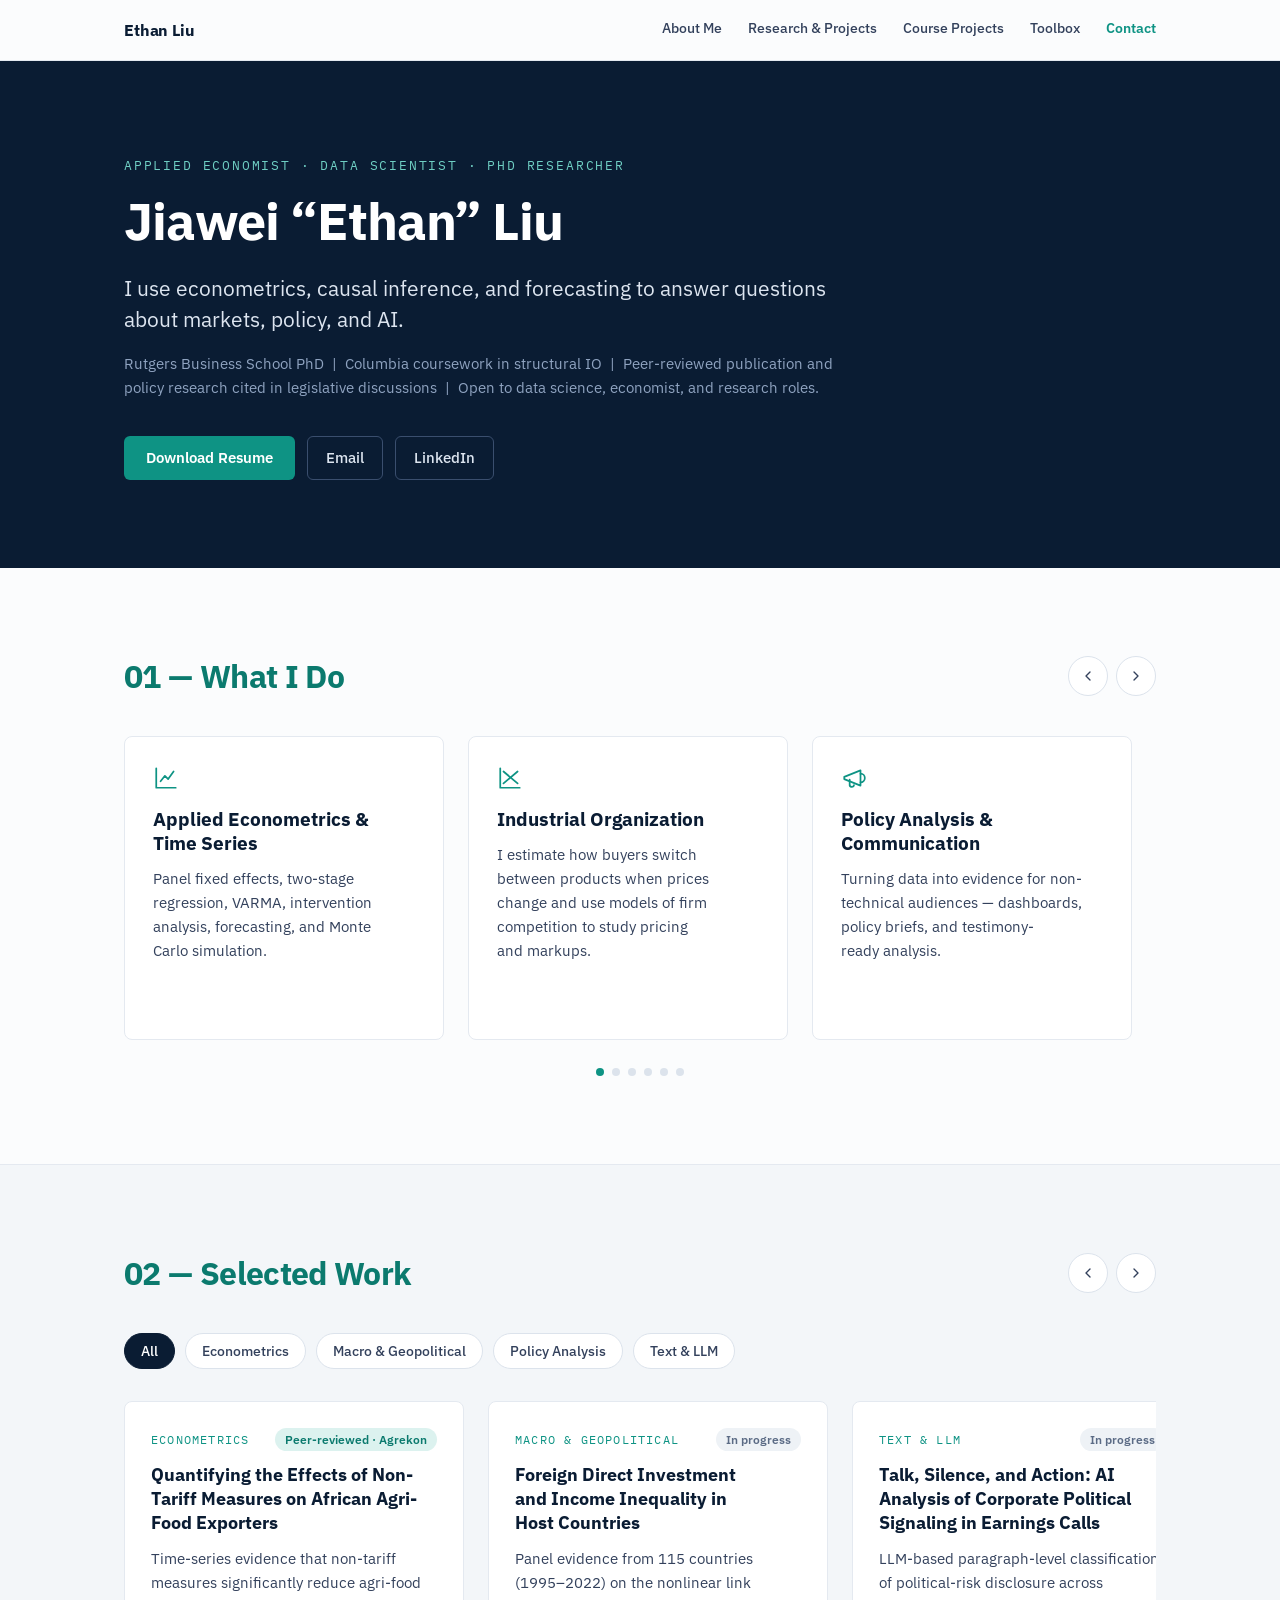
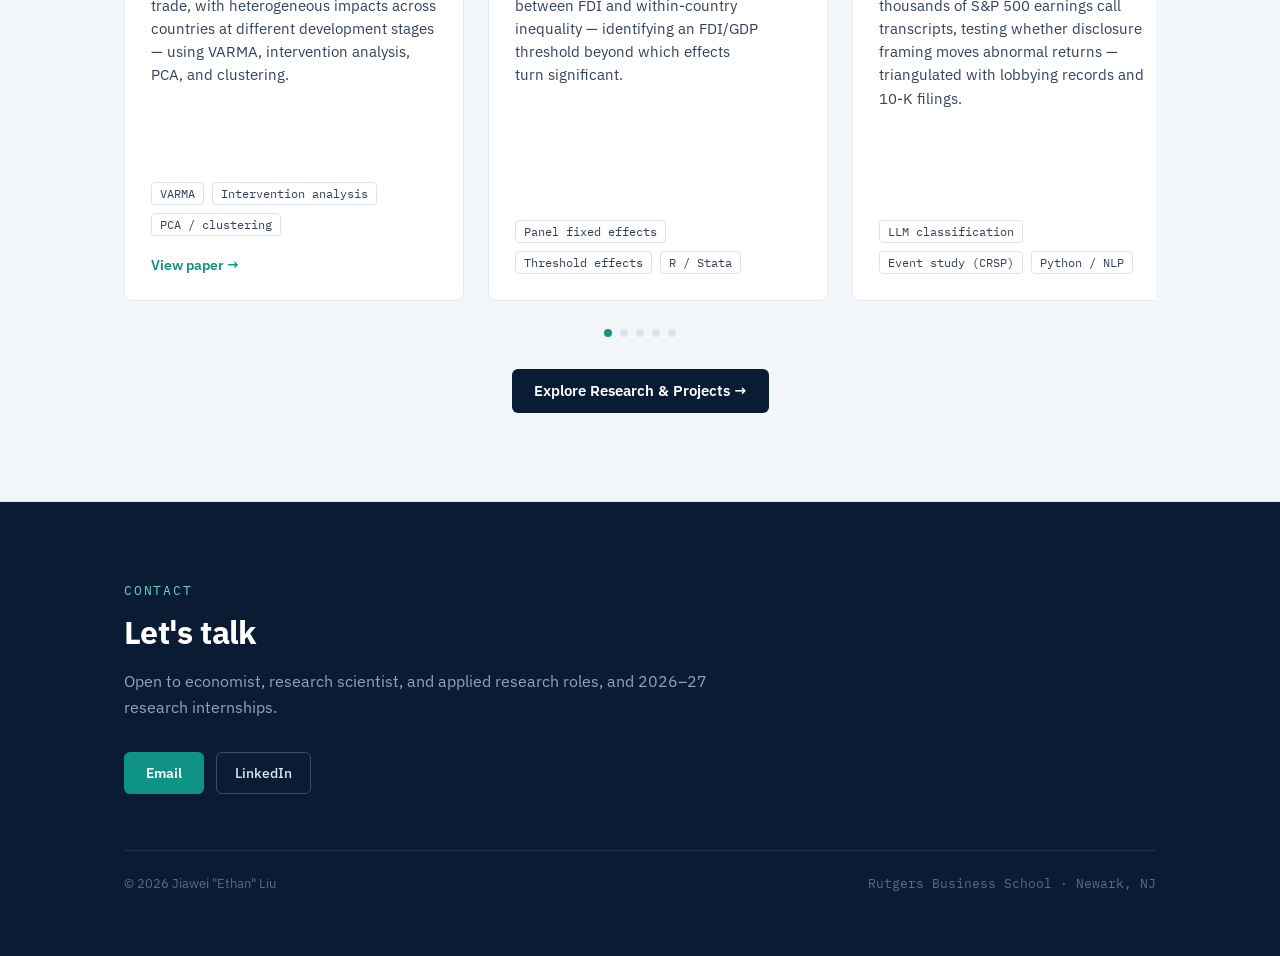
==== commit 015f9e88: "Update homepage headings, research capabilities, and publications" ====
--- a/index.html
+++ b/index.html
@@ -54,7 +54,7 @@
     <section class="section" id="what-i-do">
       <div class="wrap">
         <div class="section-head">
-          <h2 class="section-label">01 — What I Do</h2>
+          <h2 class="section-title">01 — What I Do</h2>
           <div class="arrows" data-arrows="cap">
             <button class="arrow" data-dir="prev" aria-label="Previous">
               <svg width="16" height="16" viewBox="0 0 24 24" fill="none" stroke="currentColor" stroke-width="2" stroke-linecap="round" stroke-linejoin="round"><path d="M15 18l-6-6 6-6"></path></svg>
@@ -72,7 +72,7 @@
     <section class="section section--alt" id="projects">
       <div class="wrap">
         <div class="section-head">
-          <h2 class="section-label">02 — Selected Work</h2>
+          <h2 class="section-title">02 — Selected Work</h2>
           <div class="arrows" data-arrows="work">
             <button class="arrow" data-dir="prev" aria-label="Previous">
               <svg width="16" height="16" viewBox="0 0 24 24" fill="none" stroke="currentColor" stroke-width="2" stroke-linecap="round" stroke-linejoin="round"><path d="M15 18l-6-6 6-6"></path></svg>
@@ -167,8 +167,7 @@
 
     <section class="about-block">
       <div class="wrap">
-        <span class="eyebrow">Publications</span>
-        <h2>Papers &amp; working papers</h2>
+        <h2>Publications</h2>
         <div class="pubs" id="pubs"></div>
         <div style="margin-top:40px;">
           <button class="btn btn--dark" data-nav="research">See the projects behind these →</button>
--- a/styles.css
+++ b/styles.css
@@ -236,6 +236,15 @@
   margin-bottom: 40px;
 }
 
+.section-title {
+  margin: 0;
+  font-size: clamp(1.5rem, 3vw, 2rem);
+  font-weight: 700;
+  line-height: 1.2;
+  letter-spacing: -0.02em;
+  color: var(--teal-dark);
+}
+
 /* Carousel arrow controls */
 .arrows { display: flex; gap: 8px; }
 .arrow {
